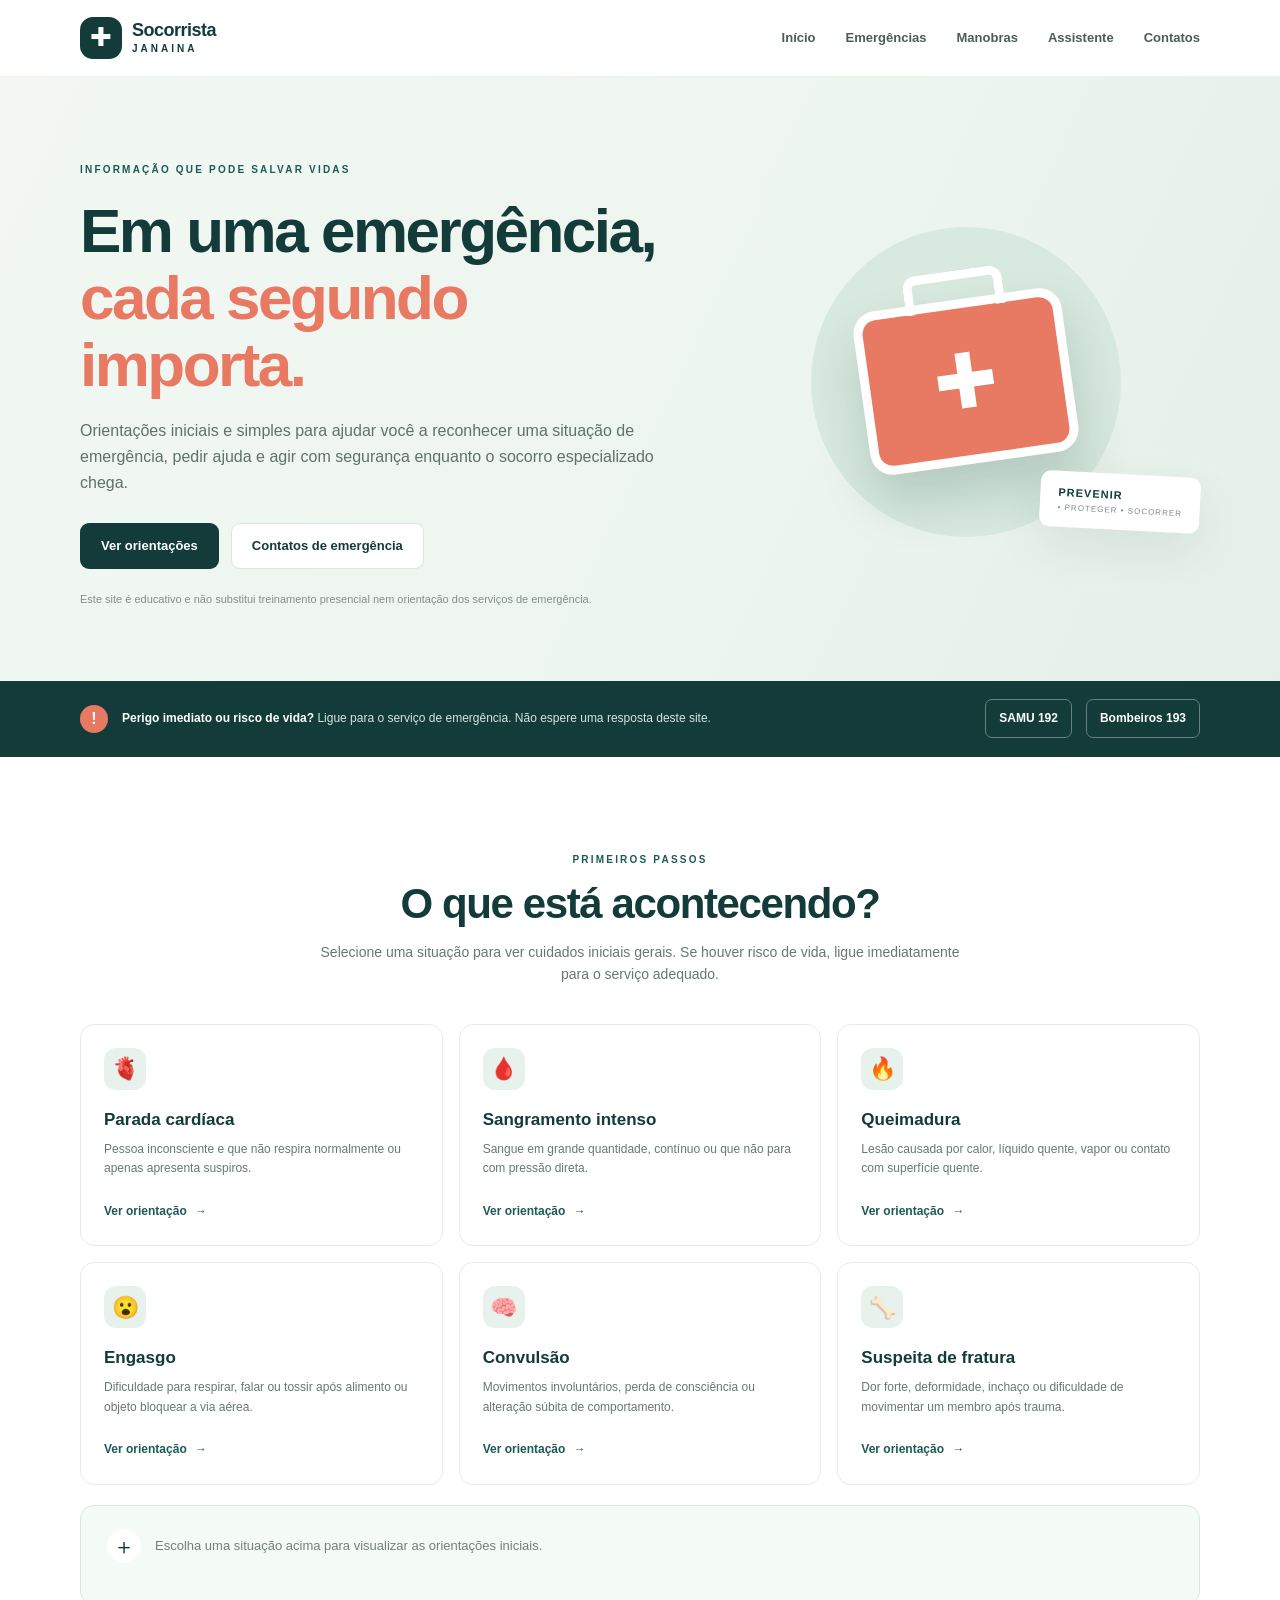
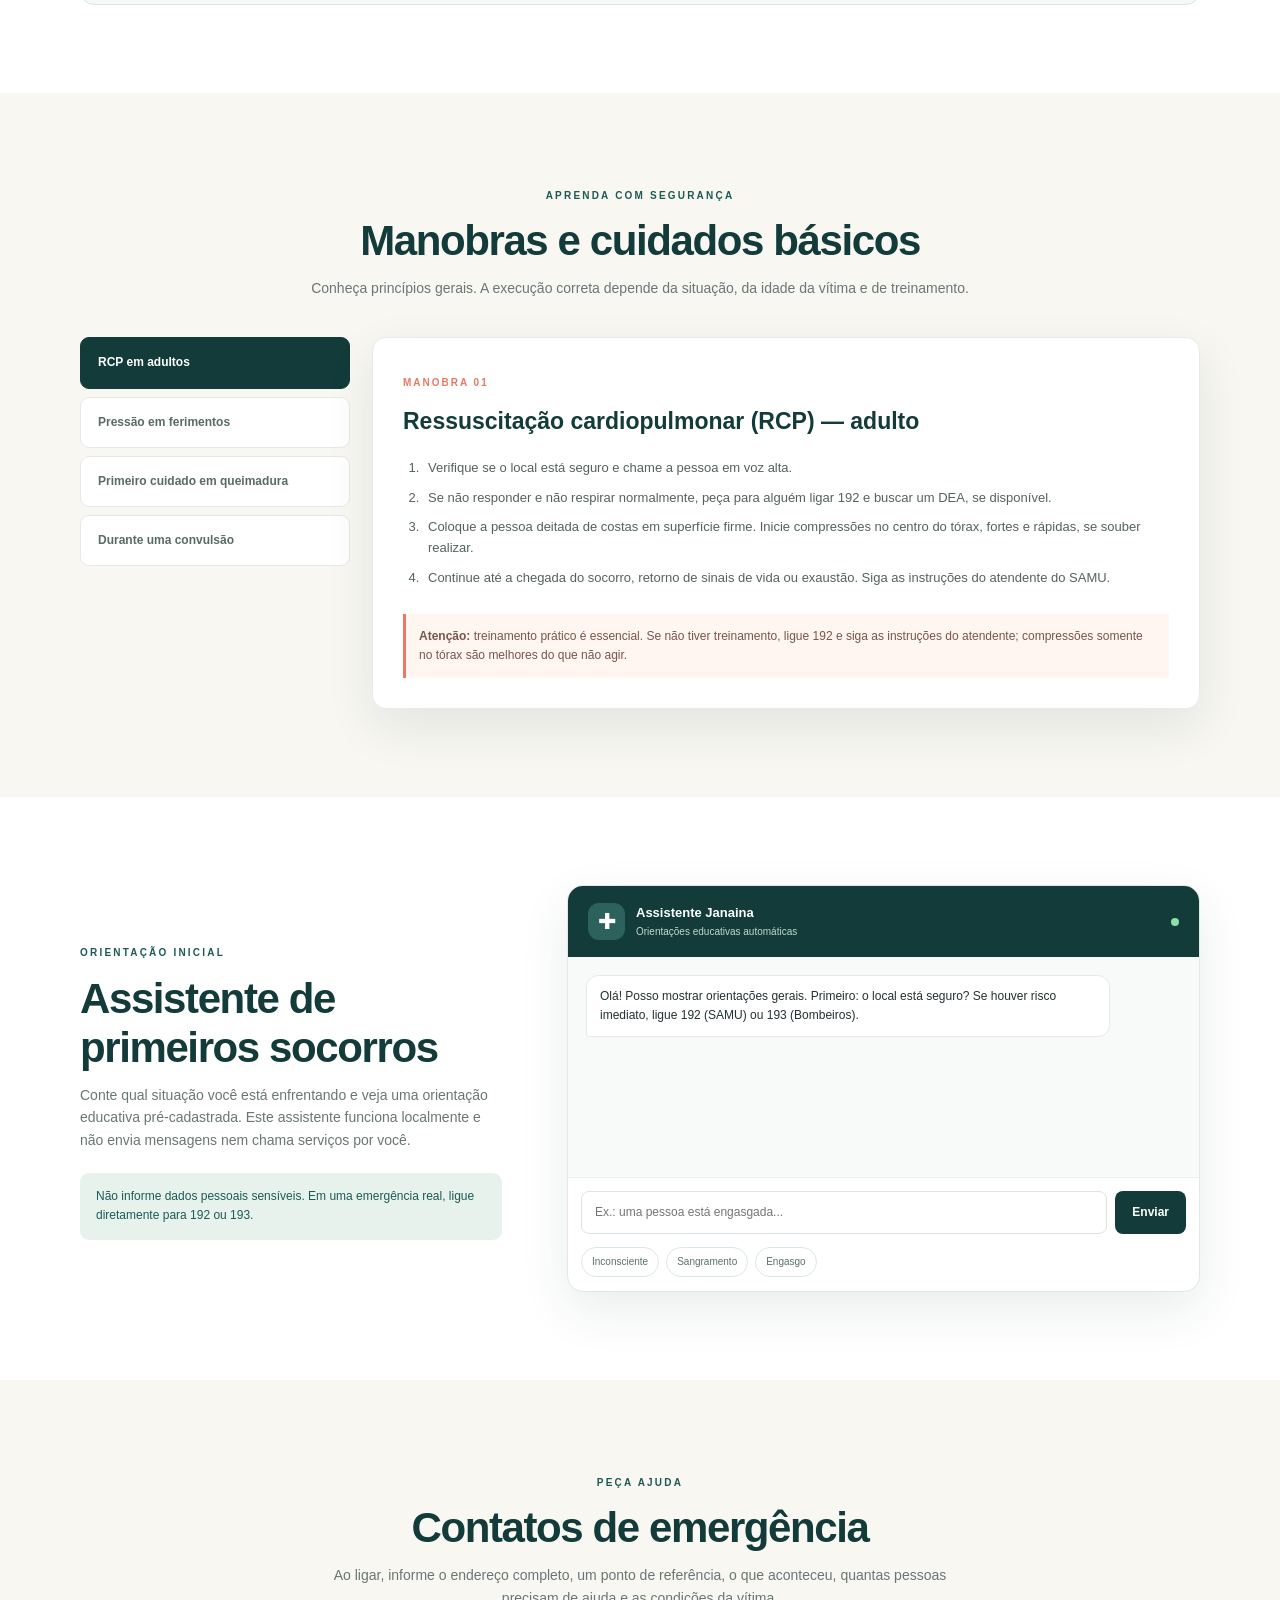
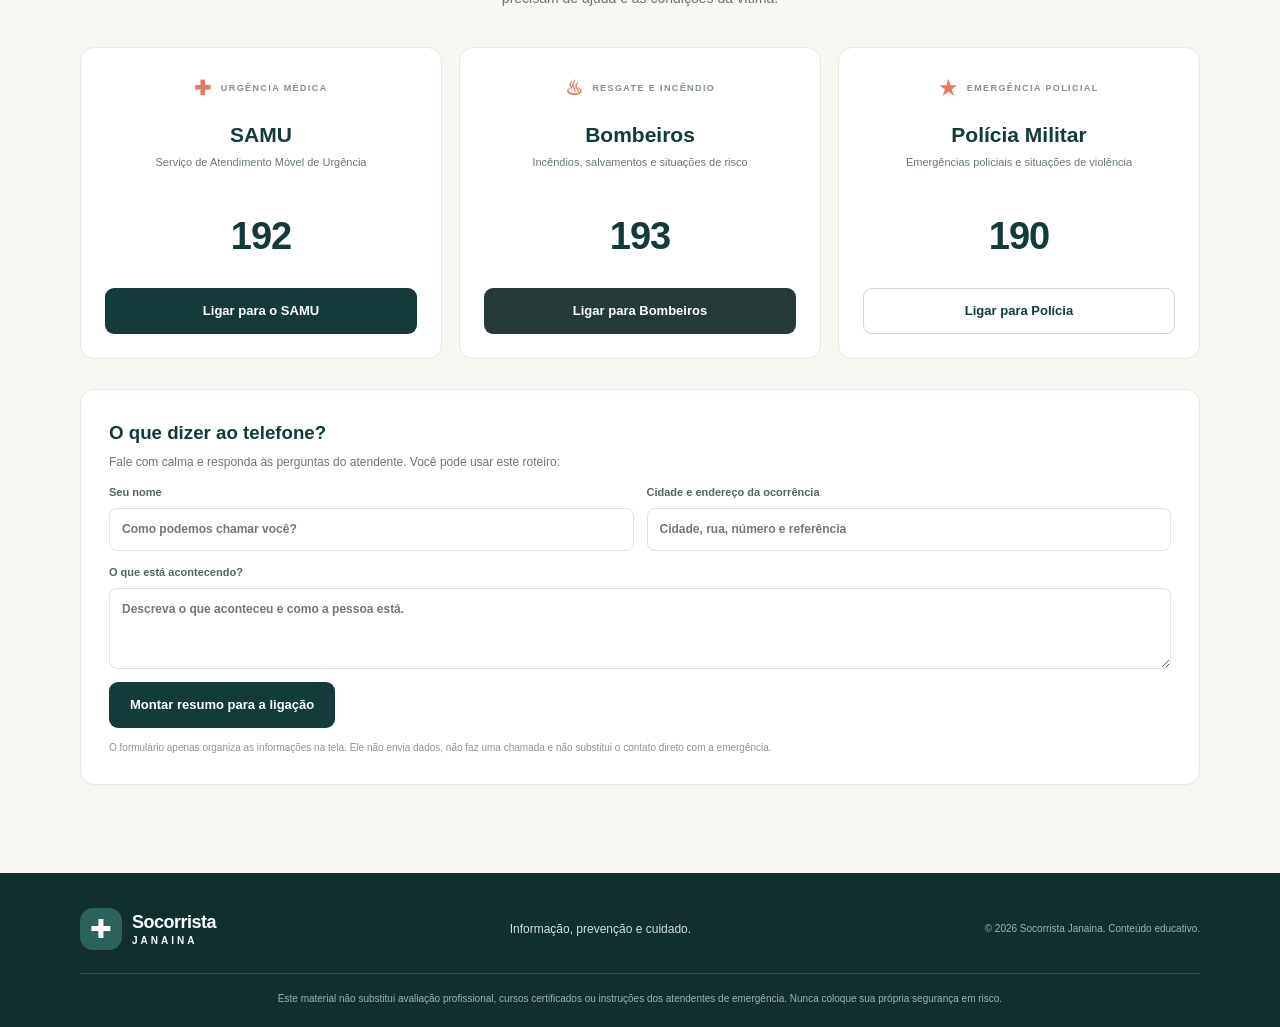
==== index.html @ 50dbb69f "Add files via upload" ====
<!DOCTYPE html>
<html lang="pt-BR">
<head>
  <meta charset="UTF-8">
  <meta name="viewport" content="width=device-width, initial-scale=1.0">
  <meta name="theme-color" content="#123b3a">
  <meta name="description" content="Orientações básicas de primeiros socorros e contatos de emergência.">
  <title>Socorrista Janaina | Primeiros Socorros</title>
  <link rel="stylesheet" href="style.css">
  <script src="script.js" defer></script>
</head>
<body>
  <a class="skip-link" href="#conteudo">Pular para o conteúdo</a>
  <header class="site-header">
    <div class="container header-inner">
      <a class="brand" href="#inicio" aria-label="Socorrista Janaina - início">
        <span class="brand-mark" aria-hidden="true">✚</span>
        <span><strong>Socorrista</strong><small>JANAINA</small></span>
      </a>
      <button class="menu-toggle" id="menuToggle" aria-label="Abrir menu" aria-expanded="false">☰</button>
      <nav class="main-nav" id="mainNav" aria-label="Navegação principal">
        <a href="#inicio">Início</a>
        <a href="#emergencia">Emergências</a>
        <a href="#manobras">Manobras</a>
        <a href="#assistente">Assistente</a>
        <a href="#contatos">Contatos</a>
      </nav>
    </div>
  </header>

  <main id="conteudo">
    <section class="hero" id="inicio">
      <div class="container hero-grid">
        <div class="hero-copy">
          <span class="eyebrow">INFORMAÇÃO QUE PODE SALVAR VIDAS</span>
          <h1>Em uma emergência,<br><em>cada segundo importa.</em></h1>
          <p>Orientações iniciais e simples para ajudar você a reconhecer uma situação de emergência, pedir ajuda e agir com segurança enquanto o socorro especializado chega.</p>
          <div class="hero-actions">
            <a class="button button-primary" href="#emergencia">Ver orientações</a>
            <a class="button button-light" href="#contatos">Contatos de emergência</a>
          </div>
          <p class="hero-note">Este site é educativo e não substitui treinamento presencial nem orientação dos serviços de emergência.</p>
        </div>
        <div class="hero-art" role="img" aria-label="Ilustração de um kit de primeiros socorros">
          <div class="art-circle"></div>
          <div class="first-aid-kit"><span>✚</span></div>
          <div class="art-label"><b>PREVENIR</b><small>• PROTEGER • SOCORRER</small></div>
        </div>
      </div>
    </section>

    <section class="emergency-strip" aria-label="Aviso de emergência">
      <div class="container strip-inner">
        <span class="alert-icon">!</span>
        <p><strong>Perigo imediato ou risco de vida?</strong> Ligue para o serviço de emergência. Não espere uma resposta deste site.</p>
        <a href="tel:192" class="strip-link">SAMU 192</a>
        <a href="tel:193" class="strip-link">Bombeiros 193</a>
      </div>
    </section>

    <section class="section" id="emergencia">
      <div class="container">
        <div class="section-heading">
          <span class="eyebrow">PRIMEIROS PASSOS</span>
          <h2>O que está acontecendo?</h2>
          <p>Selecione uma situação para ver cuidados iniciais gerais. Se houver risco de vida, ligue imediatamente para o serviço adequado.</p>
        </div>
        <div class="case-grid">
          <article class="case-card">
            <span class="case-icon">🫀</span><h3>Parada cardíaca</h3>
            <p>Pessoa inconsciente e que não respira normalmente ou apenas apresenta suspiros.</p>
            <button class="text-button case-button" data-case="cardiaca">Ver orientação <span>→</span></button>
          </article>
          <article class="case-card">
            <span class="case-icon">🩸</span><h3>Sangramento intenso</h3>
            <p>Sangue em grande quantidade, contínuo ou que não para com pressão direta.</p>
            <button class="text-button case-button" data-case="sangramento">Ver orientação <span>→</span></button>
          </article>
          <article class="case-card">
            <span class="case-icon">🔥</span><h3>Queimadura</h3>
            <p>Lesão causada por calor, líquido quente, vapor ou contato com superfície quente.</p>
            <button class="text-button case-button" data-case="queimadura">Ver orientação <span>→</span></button>
          </article>
          <article class="case-card">
            <span class="case-icon">😮</span><h3>Engasgo</h3>
            <p>Dificuldade para respirar, falar ou tossir após alimento ou objeto bloquear a via aérea.</p>
            <button class="text-button case-button" data-case="engasgo">Ver orientação <span>→</span></button>
          </article>
          <article class="case-card">
            <span class="case-icon">🧠</span><h3>Convulsão</h3>
            <p>Movimentos involuntários, perda de consciência ou alteração súbita de comportamento.</p>
            <button class="text-button case-button" data-case="convulsao">Ver orientação <span>→</span></button>
          </article>
          <article class="case-card">
            <span class="case-icon">🦴</span><h3>Suspeita de fratura</h3>
            <p>Dor forte, deformidade, inchaço ou dificuldade de movimentar um membro após trauma.</p>
            <button class="text-button case-button" data-case="fratura">Ver orientação <span>→</span></button>
          </article>
        </div>
        <div class="guidance-panel" id="guidancePanel" aria-live="polite">
          <div class="guidance-placeholder"><span>＋</span><p>Escolha uma situação acima para visualizar as orientações iniciais.</p></div>
        </div>
      </div>
    </section>

    <section class="section section-soft" id="manobras">
      <div class="container">
        <div class="section-heading">
          <span class="eyebrow">APRENDA COM SEGURANÇA</span>
          <h2>Manobras e cuidados básicos</h2>
          <p>Conheça princípios gerais. A execução correta depende da situação, da idade da vítima e de treinamento.</p>
        </div>
        <div class="maneuver-layout">
          <div class="maneuver-tabs" role="tablist" aria-label="Manobras de primeiros socorros">
            <button class="maneuver-tab active" role="tab" aria-selected="true" data-tab="rcp">RCP em adultos</button>
            <button class="maneuver-tab" role="tab" aria-selected="false" data-tab="pressao">Pressão em ferimentos</button>
            <button class="maneuver-tab" role="tab" aria-selected="false" data-tab="queimadura">Primeiro cuidado em queimadura</button>
            <button class="maneuver-tab" role="tab" aria-selected="false" data-tab="convulsao">Durante uma convulsão</button>
          </div>
          <article class="maneuver-content" id="maneuverContent" aria-live="polite">
            <span class="content-kicker">MANOBRA 01</span>
            <h3>Ressuscitação cardiopulmonar (RCP) — adulto</h3>
            <ol>
              <li>Verifique se o local está seguro e chame a pessoa em voz alta.</li>
              <li>Se não responder e não respirar normalmente, peça para alguém ligar 192 e buscar um DEA, se disponível.</li>
              <li>Coloque a pessoa deitada de costas em superfície firme. Inicie compressões no centro do tórax, fortes e rápidas, se souber realizar.</li>
              <li>Continue até a chegada do socorro, retorno de sinais de vida ou exaustão. Siga as instruções do atendente do SAMU.</li>
            </ol>
            <p class="caution"><strong>Atenção:</strong> treinamento prático é essencial. Se não tiver treinamento, ligue 192 e siga as instruções do atendente; compressões somente no tórax são melhores do que não agir.</p>
          </article>
        </div>
      </div>
    </section>

    <section class="section" id="assistente">
      <div class="container assistant-grid">
        <div>
          <span class="eyebrow">ORIENTAÇÃO INICIAL</span>
          <h2>Assistente de primeiros socorros</h2>
          <p>Conte qual situação você está enfrentando e veja uma orientação educativa pré-cadastrada. Este assistente funciona localmente e não envia mensagens nem chama serviços por você.</p>
          <div class="privacy-note">Não informe dados pessoais sensíveis. Em uma emergência real, ligue diretamente para 192 ou 193.</div>
        </div>
        <div class="chat-card">
          <div class="chat-header"><span class="chat-avatar">✚</span><div><strong>Assistente Janaina</strong><small>Orientações educativas automáticas</small></div><span class="online-dot"></span></div>
          <div class="chat-messages" id="chatMessages" aria-live="polite">
            <div class="message bot-message">Olá! Posso mostrar orientações gerais. Primeiro: o local está seguro? Se houver risco imediato, ligue 192 (SAMU) ou 193 (Bombeiros).</div>
          </div>
          <form id="chatForm" class="chat-form">
            <label class="sr-only" for="chatInput">Descreva a situação</label>
            <input id="chatInput" type="text" placeholder="Ex.: uma pessoa está engasgada..." maxlength="300" autocomplete="off" required>
            <button type="submit" aria-label="Enviar mensagem">Enviar</button>
          </form>
          <div class="quick-prompts">
            <button type="button" data-prompt="A pessoa está inconsciente">Inconsciente</button>
            <button type="button" data-prompt="Há sangramento intenso">Sangramento</button>
            <button type="button" data-prompt="A pessoa está engasgada">Engasgo</button>
          </div>
        </div>
      </div>
    </section>

    <section class="section section-soft" id="contatos">
      <div class="container">
        <div class="section-heading">
          <span class="eyebrow">PEÇA AJUDA</span>
          <h2>Contatos de emergência</h2>
          <p>Ao ligar, informe o endereço completo, um ponto de referência, o que aconteceu, quantas pessoas precisam de ajuda e as condições da vítima.</p>
        </div>
        <div class="contact-grid">
          <article class="contact-card samu">
            <div class="contact-top"><span class="contact-symbol">✚</span><span>URGÊNCIA MÉDICA</span></div>
            <h3>SAMU</h3><p>Serviço de Atendimento Móvel de Urgência</p>
            <a class="phone-number" href="tel:192">192</a>
            <a class="button button-primary button-full" href="tel:192">Ligar para o SAMU</a>
          </article>
          <article class="contact-card fire">
            <div class="contact-top"><span class="contact-symbol">♨</span><span>RESGATE E INCÊNDIO</span></div>
            <h3>Bombeiros</h3><p>Incêndios, salvamentos e situações de risco</p>
            <a class="phone-number" href="tel:193">193</a>
            <a class="button button-dark button-full" href="tel:193">Ligar para Bombeiros</a>
          </article>
          <article class="contact-card police">
            <div class="contact-top"><span class="contact-symbol">★</span><span>EMERGÊNCIA POLICIAL</span></div>
            <h3>Polícia Militar</h3><p>Emergências policiais e situações de violência</p>
            <a class="phone-number" href="tel:190">190</a>
            <a class="button button-outline button-full" href="tel:190">Ligar para Polícia</a>
          </article>
        </div>
        <div class="call-script">
          <h3>O que dizer ao telefone?</h3>
          <p>Fale com calma e responda às perguntas do atendente. Você pode usar este roteiro:</p>
          <form id="emergencyForm" class="emergency-form">
            <label>Seu nome <input id="callerName" type="text" maxlength="80" placeholder="Como podemos chamar você?"></label>
            <label>Cidade e endereço da ocorrência <input id="callerPlace" type="text" maxlength="160" placeholder="Cidade, rua, número e referência"></label>
            <label>O que está acontecendo? <textarea id="callerSituation" rows="3" maxlength="500" placeholder="Descreva o que aconteceu e como a pessoa está."></textarea></label>
            <button class="button button-primary" type="submit">Montar resumo para a ligação</button>
          </form>
          <div id="callSummary" class="call-summary" aria-live="polite" hidden></div>
          <p class="form-disclaimer">O formulário apenas organiza as informações na tela. Ele não envia dados, não faz uma chamada e não substitui o contato direto com a emergência.</p>
        </div>
      </div>
    </section>
  </main>

  <footer class="site-footer">
    <div class="container footer-inner">
      <a class="brand brand-footer" href="#inicio"><span class="brand-mark">✚</span><span><strong>Socorrista</strong><small>JANAINA</small></span></a>
      <p>Informação, prevenção e cuidado.</p>
      <small>© <span id="year"></span> Socorrista Janaina. Conteúdo educativo.</small>
    </div>
    <div class="container footer-warning">Este material não substitui avaliação profissional, cursos certificados ou instruções dos atendentes de emergência. Nunca coloque sua própria segurança em risco.</div>
  </footer>
</body>
</html>
---- style.css ----
/* Socorrista Janaina — estilos responsivos */
:root {
  --green: #123b3a;
  --green-2: #1c5a55;
  --mint: #e7f2ed;
  --cream: #f8f7f2;
  --ink: #203231;
  --muted: #687775;
  --coral: #e87962;
  --line: #dce6e1;
  --white: #ffffff;
  --shadow: 0 18px 50px rgba(18, 59, 58, .09);
}
* { box-sizing: border-box; }
html { scroll-behavior: smooth; scroll-padding-top: 90px; }
body { margin: 0; font-family: Inter, "Segoe UI", Arial, sans-serif; color: var(--ink); background: var(--white); line-height: 1.6; }
a { color: inherit; text-decoration: none; }
button, input, textarea { font: inherit; }
button { cursor: pointer; }
.container { width: min(1120px, calc(100% - 40px)); margin: 0 auto; }
.skip-link { position: absolute; left: -9999px; top: 8px; background: white; padding: 10px; z-index: 99; }
.skip-link:focus { left: 8px; }
.site-header { position: sticky; top: 0; z-index: 20; background: rgba(255,255,255,.96); border-bottom: 1px solid #edf1ee; backdrop-filter: blur(12px); }
.header-inner { min-height: 76px; display: flex; align-items: center; justify-content: space-between; }
.brand { display: inline-flex; align-items: center; gap: 10px; color: var(--green); line-height: 1.05; }
.brand-mark { width: 42px; height: 42px; display: grid; place-items: center; border-radius: 13px; background: var(--green); color: white; font-size: 26px; }
.brand strong { display: block; font-size: 18px; letter-spacing: -.5px; }
.brand small { display: block; margin-top: 4px; font-size: 10px; font-weight: 800; letter-spacing: 3px; }
.main-nav { display: flex; align-items: center; gap: 30px; }
.main-nav a { font-size: 13px; font-weight: 700; color: #4b5d59; transition: color .2s; }
.main-nav a:hover { color: var(--coral); }
.menu-toggle { display: none; border: 0; background: var(--mint); color: var(--green); border-radius: 10px; padding: 8px 12px; font-size: 22px; }
.hero { overflow: hidden; background: linear-gradient(115deg, #f2f7f2 0%, #edf5ef 58%, #e4f0e9 100%); padding: 78px 0 72px; }
.hero-grid { display: grid; grid-template-columns: 1.12fr .88fr; gap: 55px; align-items: center; }
.eyebrow { display: inline-block; color: var(--green-2); font-size: 10px; font-weight: 900; letter-spacing: 2.2px; }
h1, h2, h3, p { margin-top: 0; }
h1 { margin: 17px 0 20px; color: var(--green); font-size: clamp(40px, 5vw, 62px); line-height: 1.08; letter-spacing: -2.5px; }
h1 em { color: var(--coral); font-style: normal; }
.hero-copy > p:not(.hero-note) { max-width: 580px; color: #60716c; font-size: 16px; }
.hero-actions { display: flex; flex-wrap: wrap; gap: 12px; margin-top: 28px; }
.button { display: inline-flex; align-items: center; justify-content: center; min-height: 46px; padding: 0 20px; border: 1px solid transparent; border-radius: 9px; font-size: 13px; font-weight: 800; transition: transform .2s, box-shadow .2s, background .2s; }
.button:hover { transform: translateY(-2px); box-shadow: 0 9px 20px rgba(18,59,58,.14); }
.button-primary { color: white; background: var(--green); }
.button-primary:hover { background: var(--green-2); }
.button-light { color: var(--green); background: white; border-color: #dce7e0; }
.button-dark { background: #263b39; color: white; }
.button-outline { border-color: #cbd9d2; color: var(--green); background: white; }
.button-full { width: 100%; margin-top: 10px; }
.hero-note { margin: 22px 0 0; color: #82908b; font-size: 11px; }
.hero-art { min-height: 350px; position: relative; display: grid; place-items: center; }
.art-circle { position: absolute; width: 310px; height: 310px; border-radius: 50%; background: #d8e9df; }
.first-aid-kit { position: relative; width: 210px; height: 165px; border: 9px solid #fff; border-radius: 23px; background: var(--coral); box-shadow: 0 28px 50px rgba(18,59,58,.18); transform: rotate(-8deg); display: grid; place-items: center; }
.first-aid-kit:before { content: ""; position: absolute; width: 82px; height: 30px; border: 9px solid white; border-bottom: 0; border-radius: 13px 13px 0 0; top: -38px; }
.first-aid-kit span { color: white; font-size: 76px; line-height: 1; }
.art-label { position: absolute; right: 0; bottom: 27px; padding: 13px 18px; border-radius: 10px; background: white; color: var(--green); box-shadow: var(--shadow); transform: rotate(3deg); font-size: 11px; letter-spacing: 1px; }
.art-label small { display: block; color: #7d8d86; font-size: 8px; }
.emergency-strip { background: var(--green); color: white; }
.strip-inner { min-height: 76px; display: flex; align-items: center; gap: 14px; }
.alert-icon { flex: 0 0 28px; height: 28px; display: grid; place-items: center; border-radius: 50%; background: var(--coral); font-weight: 900; }
.strip-inner p { margin: 0 auto 0 0; font-size: 12px; color: #d6e5df; }
.strip-inner p strong { color: white; }
.strip-link { padding: 9px 13px; border: 1px solid #66817a; border-radius: 7px; font-size: 12px; font-weight: 900; white-space: nowrap; transition: background .2s; }
.strip-link:hover { background: #2c615b; }
.section { padding: 88px 0; }
.section-soft { background: var(--cream); }
.section-heading { max-width: 660px; margin: 0 auto 38px; text-align: center; }
.section-heading h2, .assistant-grid h2 { margin: 10px 0 12px; color: var(--green); font-size: clamp(30px, 4vw, 42px); letter-spacing: -1.4px; line-height: 1.15; }
.section-heading p { color: var(--muted); font-size: 14px; }
.case-grid { display: grid; grid-template-columns: repeat(3, 1fr); gap: 16px; }
.case-card { min-height: 220px; padding: 23px; border: 1px solid #e6ece8; border-radius: 14px; background: white; transition: transform .2s, box-shadow .2s, border-color .2s; }
.case-card:hover { transform: translateY(-4px); border-color: #c8ddd1; box-shadow: var(--shadow); }
.case-icon { display: inline-grid; width: 42px; height: 42px; place-items: center; border-radius: 12px; background: var(--mint); font-size: 22px; }
.case-card h3 { margin: 16px 0 7px; color: var(--green); font-size: 17px; }
.case-card p { min-height: 44px; margin-bottom: 13px; color: var(--muted); font-size: 12px; }
.text-button { padding: 0; border: 0; background: none; color: var(--green-2); font-size: 12px; font-weight: 900; }
.text-button span { margin-left: 5px; transition: margin .2s; }
.text-button:hover span { margin-left: 10px; }
.guidance-panel { min-height: 100px; margin-top: 20px; padding: 23px 26px; border: 1px solid #d9e7df; border-radius: 14px; background: #f4faf6; }
.guidance-placeholder { display: flex; align-items: center; gap: 14px; color: #71827a; font-size: 13px; }
.guidance-placeholder span { width: 34px; height: 34px; display: grid; place-items: center; border-radius: 50%; background: white; color: var(--green); font-size: 22px; }
.guidance-placeholder p { margin: 0; }
.guidance-panel h3 { margin: 0 0 8px; color: var(--green); }
.guidance-panel ul { margin: 0; padding-left: 20px; color: #52635e; font-size: 13px; }
.guidance-panel .urgent { margin-top: 12px; color: #a54434; font-size: 12px; font-weight: 700; }
.maneuver-layout { display: grid; grid-template-columns: 270px 1fr; gap: 22px; align-items: start; }
.maneuver-tabs { display: grid; gap: 8px; }
.maneuver-tab { padding: 15px 17px; border: 1px solid #e5eae6; border-radius: 9px; background: white; color: #596b65; text-align: left; font-size: 12px; font-weight: 800; transition: .2s; }
.maneuver-tab:hover, .maneuver-tab.active { border-color: var(--green); background: var(--green); color: white; }
.maneuver-content { min-height: 310px; padding: 30px; border: 1px solid #e6ece8; border-radius: 14px; background: white; box-shadow: var(--shadow); }
.content-kicker { color: var(--coral); font-size: 10px; font-weight: 900; letter-spacing: 2px; }
.maneuver-content h3 { margin: 9px 0 18px; color: var(--green); font-size: 23px; }
.maneuver-content ol { padding-left: 20px; color: #52635e; font-size: 13px; }
.maneuver-content li { padding: 0 0 9px 5px; }
.caution { margin: 16px 0 0; padding: 13px; border-left: 3px solid var(--coral); background: #fff5f1; color: #77564e; font-size: 12px; }
.assistant-grid { display: grid; grid-template-columns: .8fr 1.2fr; gap: 65px; align-items: center; }
.assistant-grid h2 { margin-top: 12px; }
.assistant-grid > div:first-child > p { color: var(--muted); font-size: 14px; }
.privacy-note { margin-top: 22px; padding: 14px 16px; border-radius: 9px; background: var(--mint); color: var(--green-2); font-size: 12px; }
.chat-card { overflow: hidden; border: 1px solid #e0e9e3; border-radius: 16px; background: white; box-shadow: var(--shadow); }
.chat-header { display: flex; align-items: center; gap: 11px; padding: 17px 20px; background: var(--green); color: white; }
.chat-avatar { width: 37px; height: 37px; display: grid; place-items: center; border-radius: 11px; background: #2c625b; font-size: 22px; }
.chat-header strong, .chat-header small { display: block; }
.chat-header strong { font-size: 13px; }
.chat-header small { color: #c4d8d0; font-size: 10px; }
.online-dot { width: 8px; height: 8px; margin-left: auto; border-radius: 50%; background: #8de0a5; }
.chat-messages { min-height: 220px; max-height: 300px; overflow-y: auto; display: flex; flex-direction: column; gap: 10px; padding: 18px; background: #f7faf8; }
.message { max-width: 88%; padding: 11px 13px; border-radius: 12px; font-size: 12px; white-space: pre-wrap; }
.bot-message { align-self: flex-start; border: 1px solid #e4ebe6; border-bottom-left-radius: 3px; background: white; }
.user-message { align-self: flex-end; border-bottom-right-radius: 3px; background: #dceee3; color: var(--green); }
.chat-form { display: flex; gap: 8px; padding: 13px; border-top: 1px solid #edf1ee; }
.chat-form input { min-width: 0; flex: 1; padding: 11px 13px; border: 1px solid #dce5df; border-radius: 8px; outline: none; font-size: 12px; }
.chat-form input:focus, .emergency-form input:focus, .emergency-form textarea:focus { border-color: var(--green-2); box-shadow: 0 0 0 3px rgba(28,90,85,.1); }
.chat-form button { padding: 0 17px; border: 0; border-radius: 8px; background: var(--green); color: white; font-size: 12px; font-weight: 800; }
.quick-prompts { display: flex; gap: 7px; flex-wrap: wrap; padding: 0 13px 14px; }
.quick-prompts button { padding: 6px 10px; border: 1px solid #dce7e0; border-radius: 20px; background: white; color: #59716a; font-size: 10px; }
.quick-prompts button:hover { border-color: var(--green); color: var(--green); }
.contact-grid { display: grid; grid-template-columns: repeat(3, 1fr); gap: 17px; }
.contact-card { padding: 24px; border: 1px solid #e5ebe7; border-radius: 14px; background: white; text-align: center; }
.contact-top { display: flex; align-items: center; justify-content: center; gap: 8px; color: #82918a; font-size: 9px; font-weight: 900; letter-spacing: 1.4px; }
.contact-symbol { color: var(--coral); font-size: 20px; }
.contact-card h3 { margin: 14px 0 2px; color: var(--green); font-size: 21px; }
.contact-card p { min-height: 40px; margin: 0; color: var(--muted); font-size: 11px; }
.phone-number { display: block; margin: 12px 0; color: var(--green); font-size: 38px; font-weight: 900; letter-spacing: -1px; }
.call-script { margin-top: 30px; padding: 28px; border: 1px solid #e2eae4; border-radius: 14px; background: white; }
.call-script h3 { margin-bottom: 5px; color: var(--green); }
.call-script > p { color: var(--muted); font-size: 12px; }
.emergency-form { display: grid; grid-template-columns: 1fr 1fr; gap: 13px; }
.emergency-form label { display: grid; gap: 6px; color: #53655e; font-size: 11px; font-weight: 800; }
.emergency-form label:nth-child(3) { grid-column: 1 / -1; }
.emergency-form input, .emergency-form textarea { width: 100%; padding: 11px 12px; border: 1px solid #dce5df; border-radius: 8px; outline: none; color: var(--ink); font-size: 12px; resize: vertical; }
.emergency-form button { justify-self: start; }
.call-summary { margin-top: 17px; padding: 16px; border: 1px solid #d9e7df; border-radius: 9px; background: #f4faf6; color: #41564e; font-size: 12px; white-space: pre-wrap; }
.form-disclaimer { margin: 12px 0 0 !important; color: #8a9690 !important; font-size: 10px !important; }
.site-footer { padding: 35px 0 20px; background: #102f2e; color: #d3e1db; }
.footer-inner { display: flex; align-items: center; justify-content: space-between; gap: 20px; }
.brand-footer { color: white; }
.brand-footer .brand-mark { background: #2b625b; }
.footer-inner p { margin: 0; font-size: 12px; }
.footer-inner > small { color: #9eb5aa; font-size: 10px; }
.footer-warning { margin-top: 23px; padding-top: 17px; border-top: 1px solid #31514a; color: #9eb5aa; font-size: 10px; text-align: center; }
.sr-only { position: absolute; width: 1px; height: 1px; padding: 0; margin: -1px; overflow: hidden; clip: rect(0,0,0,0); white-space: nowrap; border: 0; }
@media (max-width: 800px) {
  .hero-grid { gap: 15px; grid-template-columns: 1fr .75fr; }
  .hero-art { transform: scale(.85); }
  .main-nav { gap: 15px; }
  .case-grid { grid-template-columns: repeat(2, 1fr); }
  .assistant-grid { gap: 30px; }
}
@media (max-width: 640px) {
  .container { width: min(100% - 30px, 520px); }
  .header-inner { min-height: 68px; }
  .menu-toggle { display: block; }
  .main-nav { display: none; position: absolute; top: 68px; left: 0; right: 0; padding: 12px 20px 18px; border-bottom: 1px solid var(--line); background: white; flex-direction: column; align-items: stretch; gap: 0; }
  .main-nav.open { display: flex; }
  .main-nav a { padding: 11px 0; }
  .hero { padding: 55px 0 42px; }
  .hero-grid { display: block; }
  h1 { font-size: 43px; }
  .hero-art { min-height: 245px; margin-top: 20px; transform: scale(.75); }
  .art-circle { width: 260px; height: 260px; }
  .strip-inner { min-height: auto; padding: 16px 0; flex-wrap: wrap; }
  .strip-inner p { flex: 1 1 calc(100% - 45px); }
  .strip-link { margin-left: 42px; }
  .section { padding: 65px 0; }
  .case-grid, .contact-grid { grid-template-columns: 1fr; }
  .case-card { min-height: auto; }
  .case-card p { min-height: 0; }
  .maneuver-layout, .assistant-grid { grid-template-columns: 1fr; }
  .maneuver-tabs { grid-template-columns: 1fr 1fr; }
  .maneuver-tab { padding: 12px; font-size: 10px; }
  .maneuver-content { padding: 22px; }
  .assistant-grid { gap: 25px; }
  .emergency-form { grid-template-columns: 1fr; }
  .emergency-form label:nth-child(3) { grid-column: auto; }
  .footer-inner { flex-direction: column; text-align: center; }
}
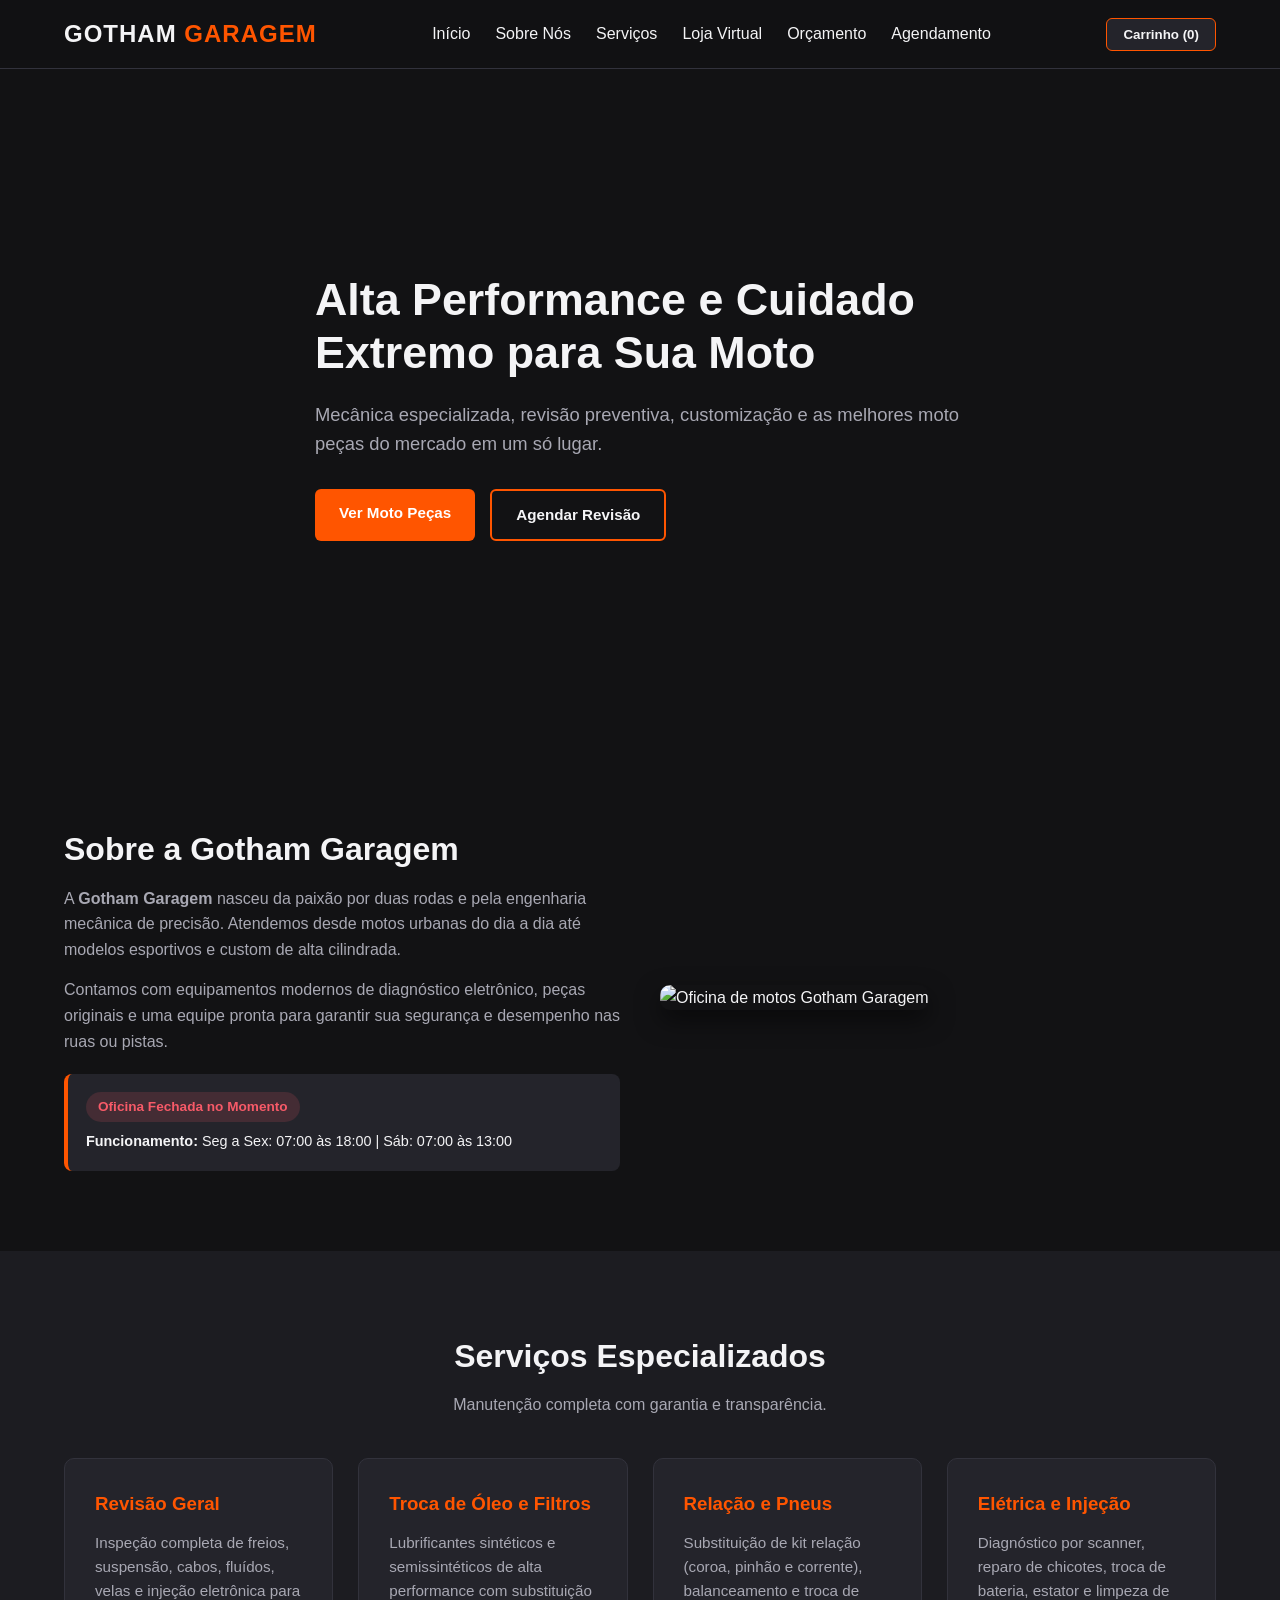
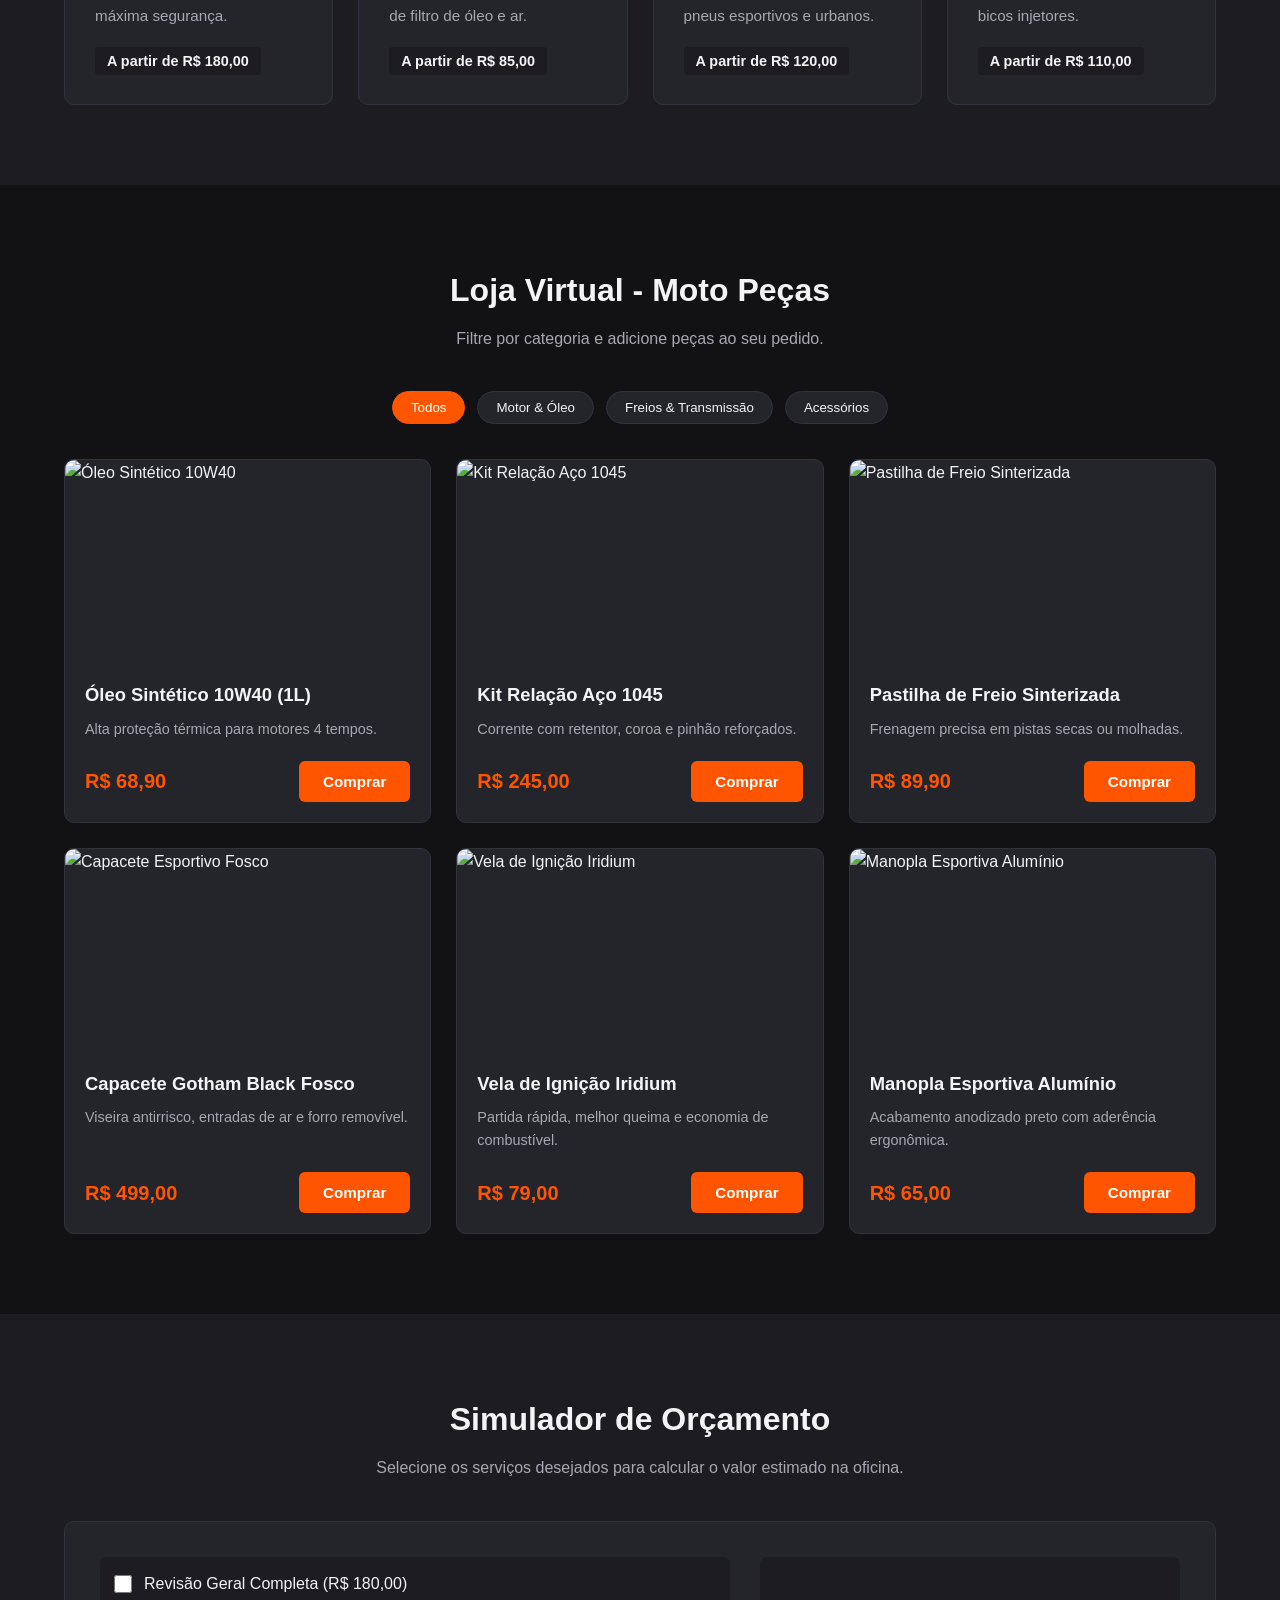
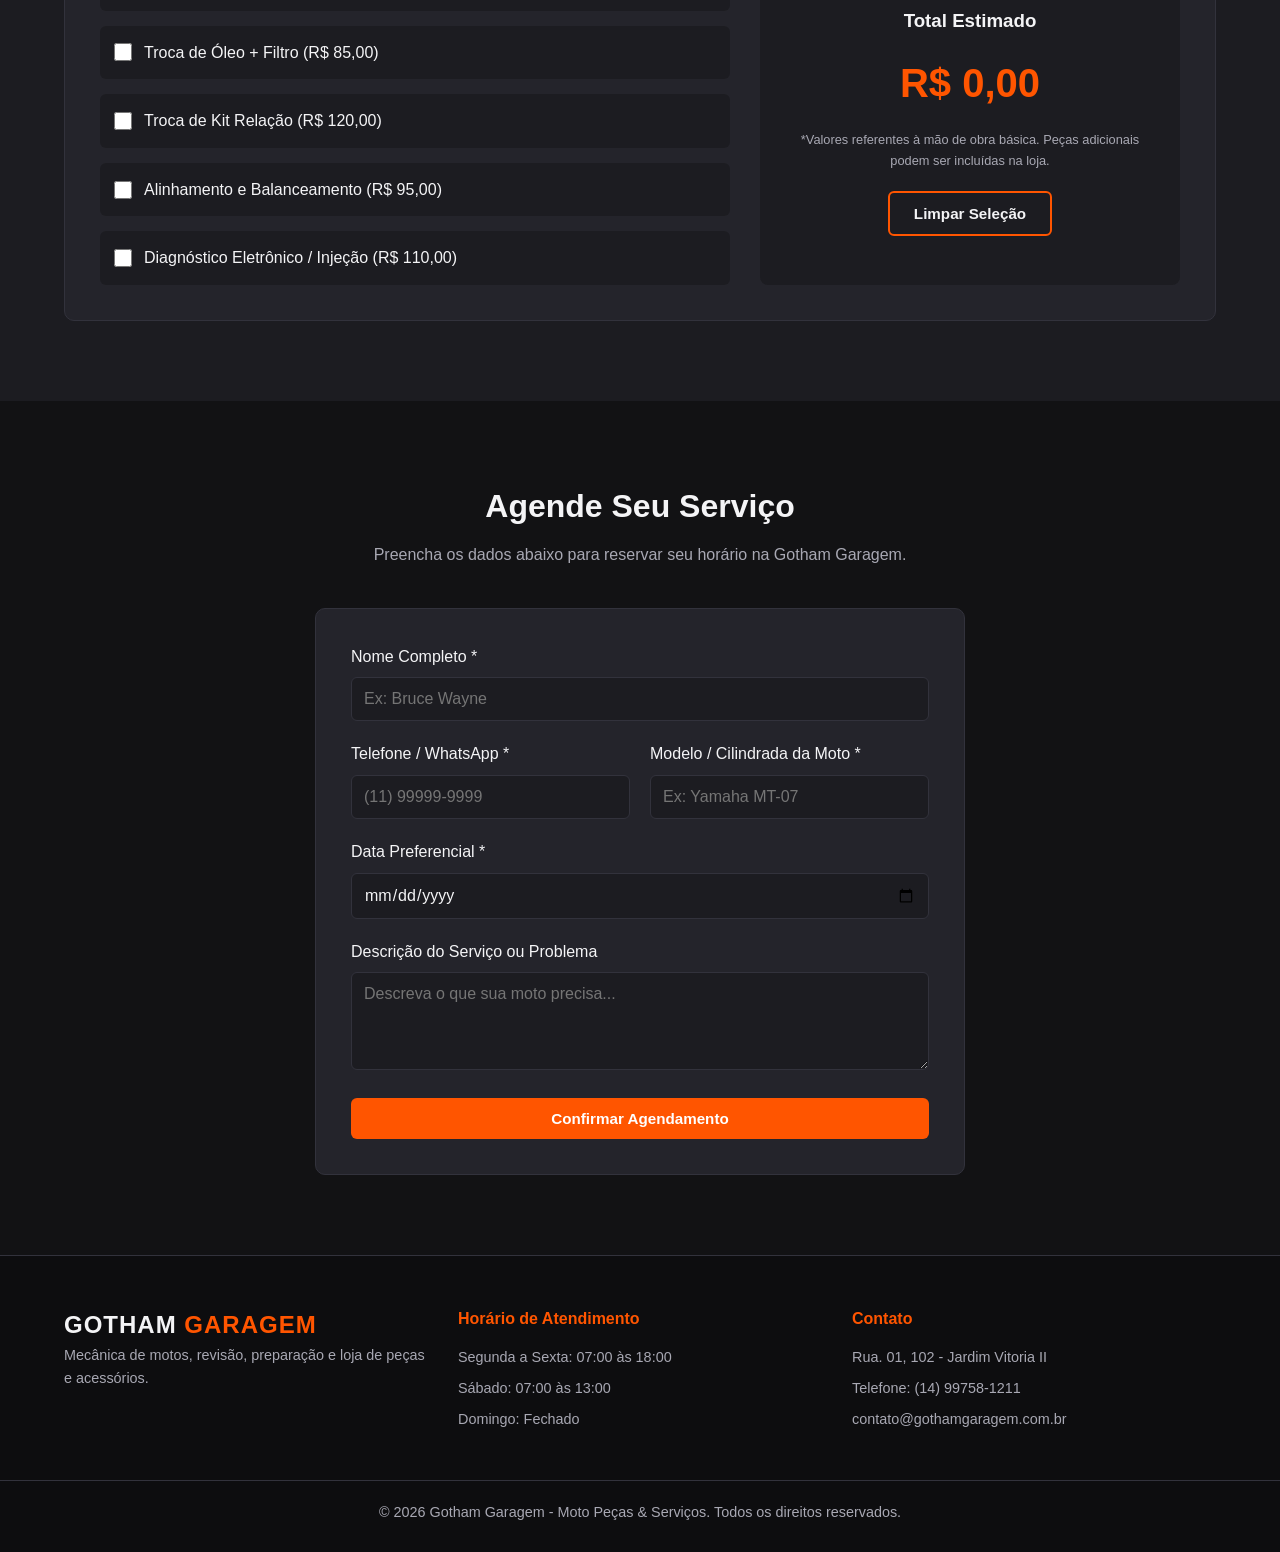
==== commit 970755ec: "Add files via upload" ====
--- a/index.html
+++ b/index.html
@@ -1,214 +1,322 @@
-<!DOCTYPE html>
-<html lang="pt-BR">
-<head>
-  <meta charset="UTF-8">
-  <meta name="viewport" content="width=device-width, initial-scale=1.0">
-  <meta name="theme-color" content="#123b3a">
-  <meta name="description" content="Orientações básicas de primeiros socorros e contatos de emergência.">
-  <title>Socorrista Janaina | Primeiros Socorros</title>
-  <link rel="stylesheet" href="style.css">
-  <script src="script.js" defer></script>
-</head>
-<body>
-  <a class="skip-link" href="#conteudo">Pular para o conteúdo</a>
-  <header class="site-header">
-    <div class="container header-inner">
-      <a class="brand" href="#inicio" aria-label="Socorrista Janaina - início">
-        <span class="brand-mark" aria-hidden="true">✚</span>
-        <span><strong>Socorrista</strong><small>JANAINA</small></span>
-      </a>
-      <button class="menu-toggle" id="menuToggle" aria-label="Abrir menu" aria-expanded="false">☰</button>
-      <nav class="main-nav" id="mainNav" aria-label="Navegação principal">
-        <a href="#inicio">Início</a>
-        <a href="#emergencia">Emergências</a>
-        <a href="#manobras">Manobras</a>
-        <a href="#assistente">Assistente</a>
-        <a href="#contatos">Contatos</a>
-      </nav>
-    </div>
-  </header>
-
-  <main id="conteudo">
-    <section class="hero" id="inicio">
-      <div class="container hero-grid">
-        <div class="hero-copy">
-          <span class="eyebrow">INFORMAÇÃO QUE PODE SALVAR VIDAS</span>
-          <h1>Em uma emergência,<br><em>cada segundo importa.</em></h1>
-          <p>Orientações iniciais e simples para ajudar você a reconhecer uma situação de emergência, pedir ajuda e agir com segurança enquanto o socorro especializado chega.</p>
-          <div class="hero-actions">
-            <a class="button button-primary" href="#emergencia">Ver orientações</a>
-            <a class="button button-light" href="#contatos">Contatos de emergência</a>
-          </div>
-          <p class="hero-note">Este site é educativo e não substitui treinamento presencial nem orientação dos serviços de emergência.</p>
-        </div>
-        <div class="hero-art" role="img" aria-label="Ilustração de um kit de primeiros socorros">
-          <div class="art-circle"></div>
-          <div class="first-aid-kit"><span>✚</span></div>
-          <div class="art-label"><b>PREVENIR</b><small>• PROTEGER • SOCORRER</small></div>
-        </div>
-      </div>
-    </section>
-
-    <section class="emergency-strip" aria-label="Aviso de emergência">
-      <div class="container strip-inner">
-        <span class="alert-icon">!</span>
-        <p><strong>Perigo imediato ou risco de vida?</strong> Ligue para o serviço de emergência. Não espere uma resposta deste site.</p>
-        <a href="tel:192" class="strip-link">SAMU 192</a>
-        <a href="tel:193" class="strip-link">Bombeiros 193</a>
-      </div>
-    </section>
-
-    <section class="section" id="emergencia">
-      <div class="container">
-        <div class="section-heading">
-          <span class="eyebrow">PRIMEIROS PASSOS</span>
-          <h2>O que está acontecendo?</h2>
-          <p>Selecione uma situação para ver cuidados iniciais gerais. Se houver risco de vida, ligue imediatamente para o serviço adequado.</p>
-        </div>
-        <div class="case-grid">
-          <article class="case-card">
-            <span class="case-icon">🫀</span><h3>Parada cardíaca</h3>
-            <p>Pessoa inconsciente e que não respira normalmente ou apenas apresenta suspiros.</p>
-            <button class="text-button case-button" data-case="cardiaca">Ver orientação <span>→</span></button>
-          </article>
-          <article class="case-card">
-            <span class="case-icon">🩸</span><h3>Sangramento intenso</h3>
-            <p>Sangue em grande quantidade, contínuo ou que não para com pressão direta.</p>
-            <button class="text-button case-button" data-case="sangramento">Ver orientação <span>→</span></button>
-          </article>
-          <article class="case-card">
-            <span class="case-icon">🔥</span><h3>Queimadura</h3>
-            <p>Lesão causada por calor, líquido quente, vapor ou contato com superfície quente.</p>
-            <button class="text-button case-button" data-case="queimadura">Ver orientação <span>→</span></button>
-          </article>
-          <article class="case-card">
-            <span class="case-icon">😮</span><h3>Engasgo</h3>
-            <p>Dificuldade para respirar, falar ou tossir após alimento ou objeto bloquear a via aérea.</p>
-            <button class="text-button case-button" data-case="engasgo">Ver orientação <span>→</span></button>
-          </article>
-          <article class="case-card">
-            <span class="case-icon">🧠</span><h3>Convulsão</h3>
-            <p>Movimentos involuntários, perda de consciência ou alteração súbita de comportamento.</p>
-            <button class="text-button case-button" data-case="convulsao">Ver orientação <span>→</span></button>
-          </article>
-          <article class="case-card">
-            <span class="case-icon">🦴</span><h3>Suspeita de fratura</h3>
-            <p>Dor forte, deformidade, inchaço ou dificuldade de movimentar um membro após trauma.</p>
-            <button class="text-button case-button" data-case="fratura">Ver orientação <span>→</span></button>
-          </article>
-        </div>
-        <div class="guidance-panel" id="guidancePanel" aria-live="polite">
-          <div class="guidance-placeholder"><span>＋</span><p>Escolha uma situação acima para visualizar as orientações iniciais.</p></div>
-        </div>
-      </div>
-    </section>
-
-    <section class="section section-soft" id="manobras">
-      <div class="container">
-        <div class="section-heading">
-          <span class="eyebrow">APRENDA COM SEGURANÇA</span>
-          <h2>Manobras e cuidados básicos</h2>
-          <p>Conheça princípios gerais. A execução correta depende da situação, da idade da vítima e de treinamento.</p>
-        </div>
-        <div class="maneuver-layout">
-          <div class="maneuver-tabs" role="tablist" aria-label="Manobras de primeiros socorros">
-            <button class="maneuver-tab active" role="tab" aria-selected="true" data-tab="rcp">RCP em adultos</button>
-            <button class="maneuver-tab" role="tab" aria-selected="false" data-tab="pressao">Pressão em ferimentos</button>
-            <button class="maneuver-tab" role="tab" aria-selected="false" data-tab="queimadura">Primeiro cuidado em queimadura</button>
-            <button class="maneuver-tab" role="tab" aria-selected="false" data-tab="convulsao">Durante uma convulsão</button>
-          </div>
-          <article class="maneuver-content" id="maneuverContent" aria-live="polite">
-            <span class="content-kicker">MANOBRA 01</span>
-            <h3>Ressuscitação cardiopulmonar (RCP) — adulto</h3>
-            <ol>
-              <li>Verifique se o local está seguro e chame a pessoa em voz alta.</li>
-              <li>Se não responder e não respirar normalmente, peça para alguém ligar 192 e buscar um DEA, se disponível.</li>
-              <li>Coloque a pessoa deitada de costas em superfície firme. Inicie compressões no centro do tórax, fortes e rápidas, se souber realizar.</li>
-              <li>Continue até a chegada do socorro, retorno de sinais de vida ou exaustão. Siga as instruções do atendente do SAMU.</li>
-            </ol>
-            <p class="caution"><strong>Atenção:</strong> treinamento prático é essencial. Se não tiver treinamento, ligue 192 e siga as instruções do atendente; compressões somente no tórax são melhores do que não agir.</p>
-          </article>
-        </div>
-      </div>
-    </section>
-
-    <section class="section" id="assistente">
-      <div class="container assistant-grid">
-        <div>
-          <span class="eyebrow">ORIENTAÇÃO INICIAL</span>
-          <h2>Assistente de primeiros socorros</h2>
-          <p>Conte qual situação você está enfrentando e veja uma orientação educativa pré-cadastrada. Este assistente funciona localmente e não envia mensagens nem chama serviços por você.</p>
-          <div class="privacy-note">Não informe dados pessoais sensíveis. Em uma emergência real, ligue diretamente para 192 ou 193.</div>
-        </div>
-        <div class="chat-card">
-          <div class="chat-header"><span class="chat-avatar">✚</span><div><strong>Assistente Janaina</strong><small>Orientações educativas automáticas</small></div><span class="online-dot"></span></div>
-          <div class="chat-messages" id="chatMessages" aria-live="polite">
-            <div class="message bot-message">Olá! Posso mostrar orientações gerais. Primeiro: o local está seguro? Se houver risco imediato, ligue 192 (SAMU) ou 193 (Bombeiros).</div>
-          </div>
-          <form id="chatForm" class="chat-form">
-            <label class="sr-only" for="chatInput">Descreva a situação</label>
-            <input id="chatInput" type="text" placeholder="Ex.: uma pessoa está engasgada..." maxlength="300" autocomplete="off" required>
-            <button type="submit" aria-label="Enviar mensagem">Enviar</button>
-          </form>
-          <div class="quick-prompts">
-            <button type="button" data-prompt="A pessoa está inconsciente">Inconsciente</button>
-            <button type="button" data-prompt="Há sangramento intenso">Sangramento</button>
-            <button type="button" data-prompt="A pessoa está engasgada">Engasgo</button>
-          </div>
-        </div>
-      </div>
-    </section>
-
-    <section class="section section-soft" id="contatos">
-      <div class="container">
-        <div class="section-heading">
-          <span class="eyebrow">PEÇA AJUDA</span>
-          <h2>Contatos de emergência</h2>
-          <p>Ao ligar, informe o endereço completo, um ponto de referência, o que aconteceu, quantas pessoas precisam de ajuda e as condições da vítima.</p>
-        </div>
-        <div class="contact-grid">
-          <article class="contact-card samu">
-            <div class="contact-top"><span class="contact-symbol">✚</span><span>URGÊNCIA MÉDICA</span></div>
-            <h3>SAMU</h3><p>Serviço de Atendimento Móvel de Urgência</p>
-            <a class="phone-number" href="tel:192">192</a>
-            <a class="button button-primary button-full" href="tel:192">Ligar para o SAMU</a>
-          </article>
-          <article class="contact-card fire">
-            <div class="contact-top"><span class="contact-symbol">♨</span><span>RESGATE E INCÊNDIO</span></div>
-            <h3>Bombeiros</h3><p>Incêndios, salvamentos e situações de risco</p>
-            <a class="phone-number" href="tel:193">193</a>
-            <a class="button button-dark button-full" href="tel:193">Ligar para Bombeiros</a>
-          </article>
-          <article class="contact-card police">
-            <div class="contact-top"><span class="contact-symbol">★</span><span>EMERGÊNCIA POLICIAL</span></div>
-            <h3>Polícia Militar</h3><p>Emergências policiais e situações de violência</p>
-            <a class="phone-number" href="tel:190">190</a>
-            <a class="button button-outline button-full" href="tel:190">Ligar para Polícia</a>
-          </article>
-        </div>
-        <div class="call-script">
-          <h3>O que dizer ao telefone?</h3>
-          <p>Fale com calma e responda às perguntas do atendente. Você pode usar este roteiro:</p>
-          <form id="emergencyForm" class="emergency-form">
-            <label>Seu nome <input id="callerName" type="text" maxlength="80" placeholder="Como podemos chamar você?"></label>
-            <label>Cidade e endereço da ocorrência <input id="callerPlace" type="text" maxlength="160" placeholder="Cidade, rua, número e referência"></label>
-            <label>O que está acontecendo? <textarea id="callerSituation" rows="3" maxlength="500" placeholder="Descreva o que aconteceu e como a pessoa está."></textarea></label>
-            <button class="button button-primary" type="submit">Montar resumo para a ligação</button>
-          </form>
-          <div id="callSummary" class="call-summary" aria-live="polite" hidden></div>
-          <p class="form-disclaimer">O formulário apenas organiza as informações na tela. Ele não envia dados, não faz uma chamada e não substitui o contato direto com a emergência.</p>
-        </div>
-      </div>
-    </section>
-  </main>
-
-  <footer class="site-footer">
-    <div class="container footer-inner">
-      <a class="brand brand-footer" href="#inicio"><span class="brand-mark">✚</span><span><strong>Socorrista</strong><small>JANAINA</small></span></a>
-      <p>Informação, prevenção e cuidado.</p>
-      <small>© <span id="year"></span> Socorrista Janaina. Conteúdo educativo.</small>
-    </div>
-    <div class="container footer-warning">Este material não substitui avaliação profissional, cursos certificados ou instruções dos atendentes de emergência. Nunca coloque sua própria segurança em risco.</div>
-  </footer>
-</body>
-</html>
+<!DOCTYPE html>
+<html lang="pt-BR">
+<head>
+    <meta charset="UTF-8">
+    <meta name="viewport" content="width=device-width, initial-scale=1.0">
+    <title>Gotham Garagem | Moto Peças & Serviços</title>
+    <!-- Importação do arquivo de estilos CSS -->
+    <link rel="stylesheet" href="style.css">
+</head>
+<body>
+
+    <!-- Cabeçalho e Menu de Navegação -->
+    <header class="header">
+        <div class="container nav-container">
+            <a href="#inicio" class="logo">GOTHAM <span>GARAGEM</span></a>
+            
+            <!-- Botão do menu mobile -->
+            <button class="menu-toggle" id="menu-toggle" aria-label="Abrir Menu">
+                &#9776;
+            </button>
+
+            <nav class="nav" id="nav-menu">
+                <ul class="nav-list">
+                    <li><a href="#inicio">Início</a></li>
+                    <li><a href="#sobre">Sobre Nós</a></li>
+                    <li><a href="#servicos">Serviços</a></li>
+                    <li><a href="#loja">Loja Virtual</a></li>
+                    <li><a href="#simulador">Orçamento</a></li>
+                    <li><a href="#contato">Agendamento</a></li>
+                </ul>
+            </nav>
+
+            <!-- Botão do Carrinho de Compras -->
+            <button class="btn-carrinho" id="abrir-carrinho">
+                Carrinho (<span id="contador-carrinho">0</span>)
+            </button>
+        </div>
+    </header>
+
+    <!-- Seção Principal (Hero) -->
+    <section id="inicio" class="hero">
+        <div class="hero-overlay">
+            <div class="container hero-content">
+                <h1>Alta Performance e Cuidado Extremo para Sua Moto</h1>
+                <p>Mecânica especializada, revisão preventiva, customização e as melhores moto peças do mercado em um só lugar.</p>
+                <div class="hero-buttons">
+                    <a href="#loja" class="btn btn-primary">Ver Moto Peças</a>
+                    <a href="#contato" class="btn btn-secondary">Agendar Revisão</a>
+                </div>
+            </div>
+        </div>
+    </section>
+
+    <!-- Seção 1: Sobre a Empresa -->
+    <section id="sobre" class="section">
+        <div class="container grid-sobre">
+            <div class="sobre-texto">
+                <h2 class="section-title">Sobre a Gotham Garagem</h2>
+                <p>A <strong>Gotham Garagem</strong> nasceu da paixão por duas rodas e pela engenharia mecânica de precisão. Atendemos desde motos urbanas do dia a dia até modelos esportivos e custom de alta cilindrada.</p>
+                <p>Contamos com equipamentos modernos de diagnóstico eletrônico, peças originais e uma equipe pronta para garantir sua segurança e desempenho nas ruas ou pistas.</p>
+                
+                <!-- Status da Oficina atualizado via JavaScript -->
+                <div class="status-box">
+                    <span id="status-oficina" class="status-badge">Verificando horário...</span>
+                    <p class="horario-texto"><strong>Funcionamento:</strong> Seg a Sex: 07:00 às 18:00 | Sáb: 07:00 às 13:00</p>
+                </div>
+            </div>
+            <div class="sobre-imagem">
+                <img src="https://images.unsplash.com/photo-1558981403-c5f9899a28bc?auto=format&fit=crop&w=800&q=80" alt="Oficina de motos Gotham Garagem">
+            </div>
+        </div>
+    </section>
+
+    <!-- Seção 2: Nossos Serviços -->
+    <section id="servicos" class="section section-dark">
+        <div class="container">
+            <h2 class="section-title text-center">Serviços Especializados</h2>
+            <p class="section-subtitle text-center">Manutenção completa com garantia e transparência.</p>
+            
+            <div class="cards-grid">
+                <div class="card">
+                    <h3>Revisão Geral</h3>
+                    <p>Inspeção completa de freios, suspensão, cabos, fluídos, velas e injeção eletrônica para máxima segurança.</p>
+                    <span class="preco-tag">A partir de R$ 180,00</span>
+                </div>
+                <div class="card">
+                    <h3>Troca de Óleo e Filtros</h3>
+                    <p>Lubrificantes sintéticos e semissintéticos de alta performance com substituição de filtro de óleo e ar.</p>
+                    <span class="preco-tag">A partir de R$ 85,00</span>
+                </div>
+                <div class="card">
+                    <h3>Relação e Pneus</h3>
+                    <p>Substituição de kit relação (coroa, pinhão e corrente), balanceamento e troca de pneus esportivos e urbanos.</p>
+                    <span class="preco-tag">A partir de R$ 120,00</span>
+                </div>
+                <div class="card">
+                    <h3>Elétrica e Injeção</h3>
+                    <p>Diagnóstico por scanner, reparo de chicotes, troca de bateria, estator e limpeza de bicos injetores.</p>
+                    <span class="preco-tag">A partir de R$ 110,00</span>
+                </div>
+            </div>
+        </div>
+    </section>
+
+    <!-- Seção 3: Loja Virtual de Moto Peças -->
+    <section id="loja" class="section">
+        <div class="container">
+            <h2 class="section-title text-center">Loja Virtual - Moto Peças</h2>
+            <p class="section-subtitle text-center">Filtre por categoria e adicione peças ao seu pedido.</p>
+
+            <!-- Filtro Interativo de Categorias -->
+            <div class="filtros">
+                <button class="btn-filtro active" data-categoria="todos">Todos</button>
+                <button class="btn-filtro" data-categoria="motor">Motor & Óleo</button>
+                <button class="btn-filtro" data-categoria="freios">Freios & Transmissão</button>
+                <button class="btn-filtro" data-categoria="acessorios">Acessórios</button>
+            </div>
+
+            <!-- Vitrine de Produtos -->
+            <div class="produtos-grid" id="lista-produtos">
+                <div class="produto-card" data-categoria="motor">
+                    <img src="https://images.unsplash.com/photo-1635073908681-b4dfbd6015e8?auto=format&fit=crop&w=500&q=80" alt="Óleo Sintético 10W40">
+                    <div class="produto-info">
+                        <h3>Óleo Sintético 10W40 (1L)</h3>
+                        <p>Alta proteção térmica para motores 4 tempos.</p>
+                        <div class="produto-footer">
+                            <span class="preco">R$ 68,90</span>
+                            <button class="btn btn-primary btn-add" data-nome="Óleo Sintético 10W40" data-preco="68.90">Comprar</button>
+                        </div>
+                    </div>
+                </div>
+
+                <div class="produto-card" data-categoria="freios">
+                    <img src="https://images.unsplash.com/photo-1599819811279-d5ad9cccf838?auto=format&fit=crop&w=500&q=80" alt="Kit Relação Aço 1045">
+                    <div class="produto-info">
+                        <h3>Kit Relação Aço 1045</h3>
+                        <p>Corrente com retentor, coroa e pinhão reforçados.</p>
+                        <div class="produto-footer">
+                            <span class="preco">R$ 245,00</span>
+                            <button class="btn btn-primary btn-add" data-nome="Kit Relação Aço 1045" data-preco="245.00">Comprar</button>
+                        </div>
+                    </div>
+                </div>
+
+                <div class="produto-card" data-categoria="freios">
+                    <img src="https://images.unsplash.com/photo-1568772585407-9361f9bf3a87?auto=format&fit=crop&w=500&q=80" alt="Pastilha de Freio Sinterizada">
+                    <div class="produto-info">
+                        <h3>Pastilha de Freio Sinterizada</h3>
+                        <p>Frenagem precisa em pistas secas ou molhadas.</p>
+                        <div class="produto-footer">
+                            <span class="preco">R$ 89,90</span>
+                            <button class="btn btn-primary btn-add" data-nome="Pastilha de Freio Sinterizada" data-preco="89.90">Comprar</button>
+                        </div>
+                    </div>
+                </div>
+
+                <div class="produto-card" data-categoria="acessorios">
+                    <img src="https://images.unsplash.com/photo-1558981806-ec527fa84c39?auto=format&fit=crop&w=500&q=80" alt="Capacete Esportivo Fosco">
+                    <div class="produto-info">
+                        <h3>Capacete Gotham Black Fosco</h3>
+                        <p>Viseira antirrisco, entradas de ar e forro removível.</p>
+                        <div class="produto-footer">
+                            <span class="preco">R$ 499,00</span>
+                            <button class="btn btn-primary btn-add" data-nome="Capacete Gotham Black Fosco" data-preco="499.00">Comprar</button>
+                        </div>
+                    </div>
+                </div>
+
+                <div class="produto-card" data-categoria="motor">
+                    <img src="https://images.unsplash.com/photo-1615172282427-9a57ef2d142e?auto=format&fit=crop&w=500&q=80" alt="Vela de Ignição Iridium">
+                    <div class="produto-info">
+                        <h3>Vela de Ignição Iridium</h3>
+                        <p>Partida rápida, melhor queima e economia de combustível.</p>
+                        <div class="produto-footer">
+                            <span class="preco">R$ 79,00</span>
+                            <button class="btn btn-primary btn-add" data-nome="Vela de Ignição Iridium" data-preco="79.00">Comprar</button>
+                        </div>
+                    </div>
+                </div>
+
+                <div class="produto-card" data-categoria="acessorios">
+                    <img src="https://images.unsplash.com/photo-1591637333184-19aa84b3e01f?auto=format&fit=crop&w=500&q=80" alt="Manopla Esportiva Alumínio">
+                    <div class="produto-info">
+                        <h3>Manopla Esportiva Alumínio</h3>
+                        <p>Acabamento anodizado preto com aderência ergonômica.</p>
+                        <div class="produto-footer">
+                            <span class="preco">R$ 65,00</span>
+                            <button class="btn btn-primary btn-add" data-nome="Manopla Esportiva Alumínio" data-preco="65.00">Comprar</button>
+                        </div>
+                    </div>
+                </div>
+            </div>
+        </div>
+    </section>
+
+    <!-- Seção 4: Simulador de Orçamento de Oficina -->
+    <section id="simulador" class="section section-dark">
+        <div class="container">
+            <h2 class="section-title text-center">Simulador de Orçamento</h2>
+            <p class="section-subtitle text-center">Selecione os serviços desejados para calcular o valor estimado na oficina.</p>
+
+            <div class="simulador-box">
+                <div class="simulador-opcoes">
+                    <label class="checkbox-item">
+                        <input type="checkbox" class="servico-check" value="180">
+                        <span>Revisão Geral Completa (R$ 180,00)</span>
+                    </label>
+                    <label class="checkbox-item">
+                        <input type="checkbox" class="servico-check" value="85">
+                        <span>Troca de Óleo + Filtro (R$ 85,00)</span>
+                    </label>
+                    <label class="checkbox-item">
+                        <input type="checkbox" class="servico-check" value="120">
+                        <span>Troca de Kit Relação (R$ 120,00)</span>
+                    </label>
+                    <label class="checkbox-item">
+                        <input type="checkbox" class="servico-check" value="95">
+                        <span>Alinhamento e Balanceamento (R$ 95,00)</span>
+                    </label>
+                    <label class="checkbox-item">
+                        <input type="checkbox" class="servico-check" value="110">
+                        <span>Diagnóstico Eletrônico / Injeção (R$ 110,00)</span>
+                    </label>
+                </div>
+
+                <div class="simulador-resultado">
+                    <h3>Total Estimado</h3>
+                    <p class="valor-total" id="valor-simulador">R$ 0,00</p>
+                    <p class="obs-simulador">*Valores referentes à mão de obra básica. Peças adicionais podem ser incluídas na loja.</p>
+                    <button type="button" class="btn btn-secondary" id="limpar-simulador">Limpar Seleção</button>
+                </div>
+            </div>
+        </div>
+    </section>
+
+    <!-- Seção 5: Agendamento / Contato com Validação -->
+    <section id="contato" class="section">
+        <div class="container">
+            <h2 class="section-title text-center">Agende Seu Serviço</h2>
+            <p class="section-subtitle text-center">Preencha os dados abaixo para reservar seu horário na Gotham Garagem.</p>
+
+            <form id="form-agendamento" class="form-box" novalidate>
+                <div class="form-group">
+                    <label for="nome">Nome Completo *</label>
+                    <input type="text" id="nome" placeholder="Ex: Bruce Wayne" required>
+                </div>
+
+                <div class="form-row">
+                    <div class="form-group">
+                        <label for="telefone">Telefone / WhatsApp *</label>
+                        <input type="tel" id="telefone" placeholder="(11) 99999-9999" required>
+                    </div>
+                    <div class="form-group">
+                        <label for="moto">Modelo / Cilindrada da Moto *</label>
+                        <input type="text" id="moto" placeholder="Ex: Yamaha MT-07" required>
+                    </div>
+                </div>
+
+                <div class="form-group">
+                    <label for="data-servico">Data Preferencial *</label>
+                    <input type="date" id="data-servico" required>
+                </div>
+
+                <div class="form-group">
+                    <label for="descricao">Descrição do Serviço ou Problema</label>
+                    <textarea id="descricao" rows="4" placeholder="Descreva o que sua moto precisa..."></textarea>
+                </div>
+
+                <button type="submit" class="btn btn-primary btn-block">Confirmar Agendamento</button>
+                <div id="mensagem-form" class="mensagem-feedback"></div>
+            </form>
+        </div>
+    </section>
+
+    <!-- Modal do Carrinho de Compras -->
+    <div class="modal" id="modal-carrinho">
+        <div class="modal-content">
+            <div class="modal-header">
+                <h3>Seu Carrinho - Gotham Garagem</h3>
+                <button class="fechar-modal" id="fechar-carrinho">&times;</button>
+            </div>
+            <div class="modal-body" id="itens-carrinho">
+                <p class="carrinho-vazio">Seu carrinho está vazio.</p>
+            </div>
+            <div class="modal-footer">
+                <div class="carrinho-total">
+                    Total: <strong id="total-carrinho">R$ 0,00</strong>
+                </div>
+                <button class="btn btn-primary btn-block" id="finalizar-compra">Finalizar Pedido</button>
+            </div>
+        </div>
+    </div>
+
+    <!-- Rodapé -->
+    <footer class="footer">
+        <div class="container footer-grid">
+            <div>
+                <h3 class="logo">GOTHAM <span>GARAGEM</span></h3>
+                <p>Mecânica de motos, revisão, preparação e loja de peças e acessórios.</p>
+            </div>
+            <div>
+                <h4>Horário de Atendimento</h4>
+                <p>Segunda a Sexta: 07:00 às 18:00</p>
+                <p>Sábado: 07:00 às 13:00</p>
+                <p>Domingo: Fechado</p>
+            </div>
+            <div>
+                <h4>Contato</h4>
+                <p>Rua. 01, 102 - Jardim Vitoria II</p>
+                <p>Telefone: (14) 99758-1211</p>
+                <p>contato@gothamgaragem.com.br</p>
+            </div>
+        </div>
+        <div class="footer-bottom">
+            <p>&copy; 2026 Gotham Garagem - Moto Peças & Serviços. Todos os direitos reservados.</p>
+        </div>
+    </footer>
+
+    <!-- Importação do arquivo JavaScript -->
+    <script src="script.js"></script>
+</body>
+</html>
--- a/style.css
+++ b/style.css
@@ -1,176 +1,658 @@
-/* Socorrista Janaina — estilos responsivos */
-:root {
-  --green: #123b3a;
-  --green-2: #1c5a55;
-  --mint: #e7f2ed;
-  --cream: #f8f7f2;
-  --ink: #203231;
-  --muted: #687775;
-  --coral: #e87962;
-  --line: #dce6e1;
-  --white: #ffffff;
-  --shadow: 0 18px 50px rgba(18, 59, 58, .09);
-}
-* { box-sizing: border-box; }
-html { scroll-behavior: smooth; scroll-padding-top: 90px; }
-body { margin: 0; font-family: Inter, "Segoe UI", Arial, sans-serif; color: var(--ink); background: var(--white); line-height: 1.6; }
-a { color: inherit; text-decoration: none; }
-button, input, textarea { font: inherit; }
-button { cursor: pointer; }
-.container { width: min(1120px, calc(100% - 40px)); margin: 0 auto; }
-.skip-link { position: absolute; left: -9999px; top: 8px; background: white; padding: 10px; z-index: 99; }
-.skip-link:focus { left: 8px; }
-.site-header { position: sticky; top: 0; z-index: 20; background: rgba(255,255,255,.96); border-bottom: 1px solid #edf1ee; backdrop-filter: blur(12px); }
-.header-inner { min-height: 76px; display: flex; align-items: center; justify-content: space-between; }
-.brand { display: inline-flex; align-items: center; gap: 10px; color: var(--green); line-height: 1.05; }
-.brand-mark { width: 42px; height: 42px; display: grid; place-items: center; border-radius: 13px; background: var(--green); color: white; font-size: 26px; }
-.brand strong { display: block; font-size: 18px; letter-spacing: -.5px; }
-.brand small { display: block; margin-top: 4px; font-size: 10px; font-weight: 800; letter-spacing: 3px; }
-.main-nav { display: flex; align-items: center; gap: 30px; }
-.main-nav a { font-size: 13px; font-weight: 700; color: #4b5d59; transition: color .2s; }
-.main-nav a:hover { color: var(--coral); }
-.menu-toggle { display: none; border: 0; background: var(--mint); color: var(--green); border-radius: 10px; padding: 8px 12px; font-size: 22px; }
-.hero { overflow: hidden; background: linear-gradient(115deg, #f2f7f2 0%, #edf5ef 58%, #e4f0e9 100%); padding: 78px 0 72px; }
-.hero-grid { display: grid; grid-template-columns: 1.12fr .88fr; gap: 55px; align-items: center; }
-.eyebrow { display: inline-block; color: var(--green-2); font-size: 10px; font-weight: 900; letter-spacing: 2.2px; }
-h1, h2, h3, p { margin-top: 0; }
-h1 { margin: 17px 0 20px; color: var(--green); font-size: clamp(40px, 5vw, 62px); line-height: 1.08; letter-spacing: -2.5px; }
-h1 em { color: var(--coral); font-style: normal; }
-.hero-copy > p:not(.hero-note) { max-width: 580px; color: #60716c; font-size: 16px; }
-.hero-actions { display: flex; flex-wrap: wrap; gap: 12px; margin-top: 28px; }
-.button { display: inline-flex; align-items: center; justify-content: center; min-height: 46px; padding: 0 20px; border: 1px solid transparent; border-radius: 9px; font-size: 13px; font-weight: 800; transition: transform .2s, box-shadow .2s, background .2s; }
-.button:hover { transform: translateY(-2px); box-shadow: 0 9px 20px rgba(18,59,58,.14); }
-.button-primary { color: white; background: var(--green); }
-.button-primary:hover { background: var(--green-2); }
-.button-light { color: var(--green); background: white; border-color: #dce7e0; }
-.button-dark { background: #263b39; color: white; }
-.button-outline { border-color: #cbd9d2; color: var(--green); background: white; }
-.button-full { width: 100%; margin-top: 10px; }
-.hero-note { margin: 22px 0 0; color: #82908b; font-size: 11px; }
-.hero-art { min-height: 350px; position: relative; display: grid; place-items: center; }
-.art-circle { position: absolute; width: 310px; height: 310px; border-radius: 50%; background: #d8e9df; }
-.first-aid-kit { position: relative; width: 210px; height: 165px; border: 9px solid #fff; border-radius: 23px; background: var(--coral); box-shadow: 0 28px 50px rgba(18,59,58,.18); transform: rotate(-8deg); display: grid; place-items: center; }
-.first-aid-kit:before { content: ""; position: absolute; width: 82px; height: 30px; border: 9px solid white; border-bottom: 0; border-radius: 13px 13px 0 0; top: -38px; }
-.first-aid-kit span { color: white; font-size: 76px; line-height: 1; }
-.art-label { position: absolute; right: 0; bottom: 27px; padding: 13px 18px; border-radius: 10px; background: white; color: var(--green); box-shadow: var(--shadow); transform: rotate(3deg); font-size: 11px; letter-spacing: 1px; }
-.art-label small { display: block; color: #7d8d86; font-size: 8px; }
-.emergency-strip { background: var(--green); color: white; }
-.strip-inner { min-height: 76px; display: flex; align-items: center; gap: 14px; }
-.alert-icon { flex: 0 0 28px; height: 28px; display: grid; place-items: center; border-radius: 50%; background: var(--coral); font-weight: 900; }
-.strip-inner p { margin: 0 auto 0 0; font-size: 12px; color: #d6e5df; }
-.strip-inner p strong { color: white; }
-.strip-link { padding: 9px 13px; border: 1px solid #66817a; border-radius: 7px; font-size: 12px; font-weight: 900; white-space: nowrap; transition: background .2s; }
-.strip-link:hover { background: #2c615b; }
-.section { padding: 88px 0; }
-.section-soft { background: var(--cream); }
-.section-heading { max-width: 660px; margin: 0 auto 38px; text-align: center; }
-.section-heading h2, .assistant-grid h2 { margin: 10px 0 12px; color: var(--green); font-size: clamp(30px, 4vw, 42px); letter-spacing: -1.4px; line-height: 1.15; }
-.section-heading p { color: var(--muted); font-size: 14px; }
-.case-grid { display: grid; grid-template-columns: repeat(3, 1fr); gap: 16px; }
-.case-card { min-height: 220px; padding: 23px; border: 1px solid #e6ece8; border-radius: 14px; background: white; transition: transform .2s, box-shadow .2s, border-color .2s; }
-.case-card:hover { transform: translateY(-4px); border-color: #c8ddd1; box-shadow: var(--shadow); }
-.case-icon { display: inline-grid; width: 42px; height: 42px; place-items: center; border-radius: 12px; background: var(--mint); font-size: 22px; }
-.case-card h3 { margin: 16px 0 7px; color: var(--green); font-size: 17px; }
-.case-card p { min-height: 44px; margin-bottom: 13px; color: var(--muted); font-size: 12px; }
-.text-button { padding: 0; border: 0; background: none; color: var(--green-2); font-size: 12px; font-weight: 900; }
-.text-button span { margin-left: 5px; transition: margin .2s; }
-.text-button:hover span { margin-left: 10px; }
-.guidance-panel { min-height: 100px; margin-top: 20px; padding: 23px 26px; border: 1px solid #d9e7df; border-radius: 14px; background: #f4faf6; }
-.guidance-placeholder { display: flex; align-items: center; gap: 14px; color: #71827a; font-size: 13px; }
-.guidance-placeholder span { width: 34px; height: 34px; display: grid; place-items: center; border-radius: 50%; background: white; color: var(--green); font-size: 22px; }
-.guidance-placeholder p { margin: 0; }
-.guidance-panel h3 { margin: 0 0 8px; color: var(--green); }
-.guidance-panel ul { margin: 0; padding-left: 20px; color: #52635e; font-size: 13px; }
-.guidance-panel .urgent { margin-top: 12px; color: #a54434; font-size: 12px; font-weight: 700; }
-.maneuver-layout { display: grid; grid-template-columns: 270px 1fr; gap: 22px; align-items: start; }
-.maneuver-tabs { display: grid; gap: 8px; }
-.maneuver-tab { padding: 15px 17px; border: 1px solid #e5eae6; border-radius: 9px; background: white; color: #596b65; text-align: left; font-size: 12px; font-weight: 800; transition: .2s; }
-.maneuver-tab:hover, .maneuver-tab.active { border-color: var(--green); background: var(--green); color: white; }
-.maneuver-content { min-height: 310px; padding: 30px; border: 1px solid #e6ece8; border-radius: 14px; background: white; box-shadow: var(--shadow); }
-.content-kicker { color: var(--coral); font-size: 10px; font-weight: 900; letter-spacing: 2px; }
-.maneuver-content h3 { margin: 9px 0 18px; color: var(--green); font-size: 23px; }
-.maneuver-content ol { padding-left: 20px; color: #52635e; font-size: 13px; }
-.maneuver-content li { padding: 0 0 9px 5px; }
-.caution { margin: 16px 0 0; padding: 13px; border-left: 3px solid var(--coral); background: #fff5f1; color: #77564e; font-size: 12px; }
-.assistant-grid { display: grid; grid-template-columns: .8fr 1.2fr; gap: 65px; align-items: center; }
-.assistant-grid h2 { margin-top: 12px; }
-.assistant-grid > div:first-child > p { color: var(--muted); font-size: 14px; }
-.privacy-note { margin-top: 22px; padding: 14px 16px; border-radius: 9px; background: var(--mint); color: var(--green-2); font-size: 12px; }
-.chat-card { overflow: hidden; border: 1px solid #e0e9e3; border-radius: 16px; background: white; box-shadow: var(--shadow); }
-.chat-header { display: flex; align-items: center; gap: 11px; padding: 17px 20px; background: var(--green); color: white; }
-.chat-avatar { width: 37px; height: 37px; display: grid; place-items: center; border-radius: 11px; background: #2c625b; font-size: 22px; }
-.chat-header strong, .chat-header small { display: block; }
-.chat-header strong { font-size: 13px; }
-.chat-header small { color: #c4d8d0; font-size: 10px; }
-.online-dot { width: 8px; height: 8px; margin-left: auto; border-radius: 50%; background: #8de0a5; }
-.chat-messages { min-height: 220px; max-height: 300px; overflow-y: auto; display: flex; flex-direction: column; gap: 10px; padding: 18px; background: #f7faf8; }
-.message { max-width: 88%; padding: 11px 13px; border-radius: 12px; font-size: 12px; white-space: pre-wrap; }
-.bot-message { align-self: flex-start; border: 1px solid #e4ebe6; border-bottom-left-radius: 3px; background: white; }
-.user-message { align-self: flex-end; border-bottom-right-radius: 3px; background: #dceee3; color: var(--green); }
-.chat-form { display: flex; gap: 8px; padding: 13px; border-top: 1px solid #edf1ee; }
-.chat-form input { min-width: 0; flex: 1; padding: 11px 13px; border: 1px solid #dce5df; border-radius: 8px; outline: none; font-size: 12px; }
-.chat-form input:focus, .emergency-form input:focus, .emergency-form textarea:focus { border-color: var(--green-2); box-shadow: 0 0 0 3px rgba(28,90,85,.1); }
-.chat-form button { padding: 0 17px; border: 0; border-radius: 8px; background: var(--green); color: white; font-size: 12px; font-weight: 800; }
-.quick-prompts { display: flex; gap: 7px; flex-wrap: wrap; padding: 0 13px 14px; }
-.quick-prompts button { padding: 6px 10px; border: 1px solid #dce7e0; border-radius: 20px; background: white; color: #59716a; font-size: 10px; }
-.quick-prompts button:hover { border-color: var(--green); color: var(--green); }
-.contact-grid { display: grid; grid-template-columns: repeat(3, 1fr); gap: 17px; }
-.contact-card { padding: 24px; border: 1px solid #e5ebe7; border-radius: 14px; background: white; text-align: center; }
-.contact-top { display: flex; align-items: center; justify-content: center; gap: 8px; color: #82918a; font-size: 9px; font-weight: 900; letter-spacing: 1.4px; }
-.contact-symbol { color: var(--coral); font-size: 20px; }
-.contact-card h3 { margin: 14px 0 2px; color: var(--green); font-size: 21px; }
-.contact-card p { min-height: 40px; margin: 0; color: var(--muted); font-size: 11px; }
-.phone-number { display: block; margin: 12px 0; color: var(--green); font-size: 38px; font-weight: 900; letter-spacing: -1px; }
-.call-script { margin-top: 30px; padding: 28px; border: 1px solid #e2eae4; border-radius: 14px; background: white; }
-.call-script h3 { margin-bottom: 5px; color: var(--green); }
-.call-script > p { color: var(--muted); font-size: 12px; }
-.emergency-form { display: grid; grid-template-columns: 1fr 1fr; gap: 13px; }
-.emergency-form label { display: grid; gap: 6px; color: #53655e; font-size: 11px; font-weight: 800; }
-.emergency-form label:nth-child(3) { grid-column: 1 / -1; }
-.emergency-form input, .emergency-form textarea { width: 100%; padding: 11px 12px; border: 1px solid #dce5df; border-radius: 8px; outline: none; color: var(--ink); font-size: 12px; resize: vertical; }
-.emergency-form button { justify-self: start; }
-.call-summary { margin-top: 17px; padding: 16px; border: 1px solid #d9e7df; border-radius: 9px; background: #f4faf6; color: #41564e; font-size: 12px; white-space: pre-wrap; }
-.form-disclaimer { margin: 12px 0 0 !important; color: #8a9690 !important; font-size: 10px !important; }
-.site-footer { padding: 35px 0 20px; background: #102f2e; color: #d3e1db; }
-.footer-inner { display: flex; align-items: center; justify-content: space-between; gap: 20px; }
-.brand-footer { color: white; }
-.brand-footer .brand-mark { background: #2b625b; }
-.footer-inner p { margin: 0; font-size: 12px; }
-.footer-inner > small { color: #9eb5aa; font-size: 10px; }
-.footer-warning { margin-top: 23px; padding-top: 17px; border-top: 1px solid #31514a; color: #9eb5aa; font-size: 10px; text-align: center; }
-.sr-only { position: absolute; width: 1px; height: 1px; padding: 0; margin: -1px; overflow: hidden; clip: rect(0,0,0,0); white-space: nowrap; border: 0; }
-@media (max-width: 800px) {
-  .hero-grid { gap: 15px; grid-template-columns: 1fr .75fr; }
-  .hero-art { transform: scale(.85); }
-  .main-nav { gap: 15px; }
-  .case-grid { grid-template-columns: repeat(2, 1fr); }
-  .assistant-grid { gap: 30px; }
-}
-@media (max-width: 640px) {
-  .container { width: min(100% - 30px, 520px); }
-  .header-inner { min-height: 68px; }
-  .menu-toggle { display: block; }
-  .main-nav { display: none; position: absolute; top: 68px; left: 0; right: 0; padding: 12px 20px 18px; border-bottom: 1px solid var(--line); background: white; flex-direction: column; align-items: stretch; gap: 0; }
-  .main-nav.open { display: flex; }
-  .main-nav a { padding: 11px 0; }
-  .hero { padding: 55px 0 42px; }
-  .hero-grid { display: block; }
-  h1 { font-size: 43px; }
-  .hero-art { min-height: 245px; margin-top: 20px; transform: scale(.75); }
-  .art-circle { width: 260px; height: 260px; }
-  .strip-inner { min-height: auto; padding: 16px 0; flex-wrap: wrap; }
-  .strip-inner p { flex: 1 1 calc(100% - 45px); }
-  .strip-link { margin-left: 42px; }
-  .section { padding: 65px 0; }
-  .case-grid, .contact-grid { grid-template-columns: 1fr; }
-  .case-card { min-height: auto; }
-  .case-card p { min-height: 0; }
-  .maneuver-layout, .assistant-grid { grid-template-columns: 1fr; }
-  .maneuver-tabs { grid-template-columns: 1fr 1fr; }
-  .maneuver-tab { padding: 12px; font-size: 10px; }
-  .maneuver-content { padding: 22px; }
-  .assistant-grid { gap: 25px; }
-  .emergency-form { grid-template-columns: 1fr; }
-  .emergency-form label:nth-child(3) { grid-column: auto; }
-  .footer-inner { flex-direction: column; text-align: center; }
-}
+/* Reset e Configurações Gerais */
+* {
+    margin: 0;
+    padding: 0;
+    box-sizing: border-box;
+    font-family: 'Segoe UI', Roboto, Helvetica, Arial, sans-serif;
+}
+
+:root {
+    --cor-fundo: #121214;
+    --cor-secundaria: #1c1c21;
+    --cor-card: #24242b;
+    --cor-destaque: #ff5500;
+    --cor-destaque-hover: #e04b00;
+    --cor-texto: #f4f4f6;
+    --cor-texto-suave: #a8a8b3;
+    --cor-borda: #32323c;
+    --cor-sucesso: #04d361;
+    --cor-erro: #f75a68;
+}
+
+html {
+    scroll-behavior: smooth;
+}
+
+body {
+    background-color: var(--cor-fundo);
+    color: var(--cor-texto);
+    line-height: 1.6;
+}
+
+.container {
+    width: 90%;
+    max-width: 1200px;
+    margin: 0 auto;
+}
+
+.text-center {
+    text-align: center;
+}
+
+/* Cabeçalho e Navegação */
+.header {
+    background-color: rgba(18, 18, 20, 0.95);
+    border-bottom: 1px solid var(--cor-borda);
+    position: sticky;
+    top: 0;
+    z-index: 1000;
+    padding: 15px 0;
+}
+
+.nav-container {
+    display: flex;
+    justify-content: space-between;
+    align-items: center;
+}
+
+.logo {
+    font-size: 1.5rem;
+    font-weight: 800;
+    color: var(--cor-texto);
+    text-decoration: none;
+    letter-spacing: 1px;
+}
+
+.logo span {
+    color: var(--cor-destaque);
+}
+
+.nav-list {
+    display: flex;
+    list-style: none;
+    gap: 25px;
+}
+
+.nav-list a {
+    color: var(--cor-texto);
+    text-decoration: none;
+    font-weight: 500;
+    transition: color 0.3s ease;
+}
+
+.nav-list a:hover {
+    color: var(--cor-destaque);
+}
+
+.menu-toggle {
+    display: none;
+    background: none;
+    border: none;
+    color: var(--cor-texto);
+    font-size: 1.8rem;
+    cursor: pointer;
+}
+
+/* Botões */
+.btn {
+    display: inline-block;
+    padding: 12px 24px;
+    border-radius: 6px;
+    font-weight: 600;
+    text-decoration: none;
+    cursor: pointer;
+    border: none;
+    transition: all 0.3s ease;
+    font-size: 0.95rem;
+}
+
+.btn-primary {
+    background-color: var(--cor-destaque);
+    color: #fff;
+}
+
+.btn-primary:hover {
+    background-color: var(--cor-destaque-hover);
+    transform: translateY(-2px);
+}
+
+.btn-secondary {
+    background-color: transparent;
+    color: var(--cor-texto);
+    border: 2px solid var(--cor-destaque);
+}
+
+.btn-secondary:hover {
+    background-color: var(--cor-destaque);
+    color: #fff;
+}
+
+.btn-carrinho {
+    background-color: var(--cor-card);
+    color: var(--cor-texto);
+    border: 1px solid var(--cor-destaque);
+    padding: 8px 16px;
+    border-radius: 6px;
+    cursor: pointer;
+    font-weight: 600;
+    transition: background 0.3s ease;
+}
+
+.btn-carrinho:hover {
+    background-color: var(--cor-destaque);
+    color: #fff;
+}
+
+.btn-block {
+    width: 100%;
+    text-align: center;
+}
+
+/* Seção Hero */
+.hero {
+    background: url('https://images.unsplash.com/photo-1558981285-6f0c94958bb6?auto=format&fit=crop&w=1600&q=80') center/cover no-repeat;
+    min-height: 75vh;
+    display: flex;
+    align-items: center;
+}
+
+.hero-overlay {
+    background: linear-gradient(90deg, rgba(18, 18, 20, 0.92) 0%, rgba(18, 18, 20, 0.65) 100%);
+    width: 100%;
+    min-height: 75vh;
+    display: flex;
+    align-items: center;
+}
+
+.hero-content {
+    max-width: 650px;
+}
+
+.hero-content h1 {
+    font-size: 2.8rem;
+    line-height: 1.2;
+    margin-bottom: 20px;
+}
+
+.hero-content p {
+    font-size: 1.15rem;
+    color: var(--cor-texto-suave);
+    margin-bottom: 30px;
+}
+
+.hero-buttons {
+    display: flex;
+    gap: 15px;
+    flex-wrap: wrap;
+}
+
+/* Seções Gerais */
+.section {
+    padding: 80px 0;
+}
+
+.section-dark {
+    background-color: var(--cor-secundaria);
+}
+
+.section-title {
+    font-size: 2rem;
+    margin-bottom: 10px;
+    color: var(--cor-texto);
+}
+
+.section-subtitle {
+    color: var(--cor-texto-suave);
+    margin-bottom: 40px;
+}
+
+/* Seção Sobre */
+.grid-sobre {
+    display: grid;
+    grid-template-columns: 1fr 1fr;
+    gap: 40px;
+    align-items: center;
+}
+
+.sobre-texto p {
+    margin-bottom: 15px;
+    color: var(--cor-texto-suave);
+}
+
+.status-box {
+    background-color: var(--cor-card);
+    padding: 18px;
+    border-radius: 8px;
+    border-left: 4px solid var(--cor-destaque);
+    margin-top: 20px;
+}
+
+.status-badge {
+    display: inline-block;
+    padding: 4px 12px;
+    border-radius: 20px;
+    font-size: 0.85rem;
+    font-weight: bold;
+    margin-bottom: 8px;
+}
+
+.status-aberto {
+    background-color: rgba(4, 211, 97, 0.15);
+    color: var(--cor-sucesso);
+}
+
+.status-fechado {
+    background-color: rgba(247, 90, 104, 0.15);
+    color: var(--cor-erro);
+}
+
+.horario-texto {
+    margin-bottom: 0 !important;
+    font-size: 0.9rem;
+    color: var(--cor-texto) !important;
+}
+
+.sobre-imagem img {
+    width: 100%;
+    border-radius: 10px;
+    box-shadow: 0 10px 25px rgba(0, 0, 0, 0.5);
+}
+
+/* Cards de Serviços */
+.cards-grid {
+    display: grid;
+    grid-template-columns: repeat(auto-fit, minmax(250px, 1fr));
+    gap: 25px;
+}
+
+.card {
+    background-color: var(--cor-card);
+    padding: 30px;
+    border-radius: 10px;
+    border: 1px solid var(--cor-borda);
+    transition: transform 0.3s ease, border-color 0.3s ease;
+}
+
+.card:hover {
+    transform: translateY(-5px);
+    border-color: var(--cor-destaque);
+}
+
+.card h3 {
+    margin-bottom: 12px;
+    color: var(--cor-destaque);
+}
+
+.card p {
+    color: var(--cor-texto-suave);
+    font-size: 0.95rem;
+    margin-bottom: 20px;
+}
+
+.preco-tag {
+    font-weight: bold;
+    color: var(--cor-texto);
+    font-size: 0.9rem;
+    background-color: var(--cor-secundaria);
+    padding: 6px 12px;
+    border-radius: 4px;
+}
+
+/* Loja Virtual e Filtros */
+.filtros {
+    display: flex;
+    justify-content: center;
+    gap: 12px;
+    flex-wrap: wrap;
+    margin-bottom: 35px;
+}
+
+.btn-filtro {
+    background-color: var(--cor-card);
+    color: var(--cor-texto);
+    border: 1px solid var(--cor-borda);
+    padding: 8px 18px;
+    border-radius: 20px;
+    cursor: pointer;
+    transition: all 0.3s ease;
+}
+
+.btn-filtro:hover,
+.btn-filtro.active {
+    background-color: var(--cor-destaque);
+    border-color: var(--cor-destaque);
+    color: #fff;
+}
+
+.produtos-grid {
+    display: grid;
+    grid-template-columns: repeat(auto-fit, minmax(280px, 1fr));
+    gap: 25px;
+}
+
+.produto-card {
+    background-color: var(--cor-card);
+    border-radius: 10px;
+    overflow: hidden;
+    border: 1px solid var(--cor-borda);
+    display: flex;
+    flex-direction: column;
+    transition: transform 0.3s ease;
+}
+
+.produto-card:hover {
+    transform: translateY(-5px);
+}
+
+.produto-card img {
+    width: 100%;
+    height: 200px;
+    object-fit: cover;
+}
+
+.produto-info {
+    padding: 20px;
+    display: flex;
+    flex-direction: column;
+    flex-grow: 1;
+}
+
+.produto-info h3 {
+    font-size: 1.15rem;
+    margin-bottom: 8px;
+}
+
+.produto-info p {
+    color: var(--cor-texto-suave);
+    font-size: 0.9rem;
+    margin-bottom: 20px;
+    flex-grow: 1;
+}
+
+.produto-footer {
+    display: flex;
+    justify-content: space-between;
+    align-items: center;
+}
+
+.preco {
+    font-size: 1.25rem;
+    font-weight: bold;
+    color: var(--cor-destaque);
+}
+
+/* Simulador de Orçamento */
+.simulador-box {
+    background-color: var(--cor-card);
+    border-radius: 10px;
+    padding: 35px;
+    display: grid;
+    grid-template-columns: 1.5fr 1fr;
+    gap: 30px;
+    border: 1px solid var(--cor-borda);
+}
+
+.simulador-opcoes {
+    display: flex;
+    flex-direction: column;
+    gap: 15px;
+}
+
+.checkbox-item {
+    display: flex;
+    align-items: center;
+    gap: 12px;
+    background-color: var(--cor-secundaria);
+    padding: 14px;
+    border-radius: 6px;
+    cursor: pointer;
+    transition: background 0.2s;
+}
+
+.checkbox-item:hover {
+    background-color: #2c2c35;
+}
+
+.checkbox-item input[type="checkbox"] {
+    width: 18px;
+    height: 18px;
+    accent-color: var(--cor-destaque);
+}
+
+.simulador-resultado {
+    background-color: var(--cor-secundaria);
+    padding: 25px;
+    border-radius: 8px;
+    display: flex;
+    flex-direction: column;
+    justify-content: center;
+    align-items: center;
+    text-align: center;
+}
+
+.valor-total {
+    font-size: 2.5rem;
+    font-weight: 800;
+    color: var(--cor-destaque);
+    margin: 15px 0;
+}
+
+.obs-simulador {
+    font-size: 0.8rem;
+    color: var(--cor-texto-suave);
+    margin-bottom: 20px;
+}
+
+/* Formulário de Agendamento */
+.form-box {
+    max-width: 650px;
+    margin: 0 auto;
+    background-color: var(--cor-card);
+    padding: 35px;
+    border-radius: 10px;
+    border: 1px solid var(--cor-borda);
+}
+
+.form-row {
+    display: grid;
+    grid-template-columns: 1fr 1fr;
+    gap: 20px;
+}
+
+.form-group {
+    margin-bottom: 20px;
+}
+
+.form-group label {
+    display: block;
+    margin-bottom: 8px;
+    font-weight: 500;
+}
+
+.form-group input,
+.form-group textarea {
+    width: 100%;
+    padding: 12px;
+    border-radius: 6px;
+    border: 1px solid var(--cor-borda);
+    background-color: var(--cor-secundaria);
+    color: var(--cor-texto);
+    font-size: 1rem;
+}
+
+.form-group input:focus,
+.form-group textarea:focus {
+    outline: none;
+    border-color: var(--cor-destaque);
+}
+
+.mensagem-feedback {
+    margin-top: 15px;
+    padding: 12px;
+    border-radius: 6px;
+    display: none;
+    font-weight: 500;
+}
+
+.mensagem-feedback.sucesso {
+    display: block;
+    background-color: rgba(4, 211, 97, 0.15);
+    color: var(--cor-sucesso);
+    border: 1px solid var(--cor-sucesso);
+}
+
+.mensagem-feedback.erro {
+    display: block;
+    background-color: rgba(247, 90, 104, 0.15);
+    color: var(--cor-erro);
+    border: 1px solid var(--cor-erro);
+}
+
+/* Modal do Carrinho */
+.modal {
+    display: none;
+    position: fixed;
+    top: 0;
+    left: 0;
+    width: 100%;
+    height: 100%;
+    background-color: rgba(0, 0, 0, 0.75);
+    z-index: 2000;
+    justify-content: center;
+    align-items: center;
+}
+
+.modal.aberto {
+    display: flex;
+}
+
+.modal-content {
+    background-color: var(--cor-card);
+    width: 90%;
+    max-width: 500px;
+    border-radius: 10px;
+    border: 1px solid var(--cor-borda);
+    overflow: hidden;
+}
+
+.modal-header {
+    padding: 20px;
+    background-color: var(--cor-secundaria);
+    display: flex;
+    justify-content: space-between;
+    align-items: center;
+}
+
+.fechar-modal {
+    background: none;
+    border: none;
+    color: var(--cor-texto);
+    font-size: 1.8rem;
+    cursor: pointer;
+}
+
+.modal-body {
+    padding: 20px;
+    max-height: 300px;
+    overflow-y: auto;
+}
+
+.item-carrinho {
+    display: flex;
+    justify-content: space-between;
+    align-items: center;
+    padding: 10px 0;
+    border-bottom: 1px solid var(--cor-borda);
+}
+
+.btn-remover {
+    background-color: var(--cor-erro);
+    color: #fff;
+    border: none;
+    padding: 4px 10px;
+    border-radius: 4px;
+    cursor: pointer;
+    font-size: 0.8rem;
+}
+
+.modal-footer {
+    padding: 20px;
+    background-color: var(--cor-secundaria);
+}
+
+.carrinho-total {
+    font-size: 1.2rem;
+    margin-bottom: 15px;
+    display: flex;
+    justify-content: space-between;
+}
+
+/* Rodapé */
+.footer {
+    background-color: #0d0d0f;
+    padding-top: 50px;
+    border-top: 1px solid var(--cor-borda);
+}
+
+.footer-grid {
+    display: grid;
+    grid-template-columns: repeat(auto-fit, minmax(220px, 1fr));
+    gap: 30px;
+    padding-bottom: 40px;
+}
+
+.footer h4 {
+    color: var(--cor-destaque);
+    margin-bottom: 15px;
+}
+
+.footer p {
+    color: var(--cor-texto-suave);
+    font-size: 0.9rem;
+    margin-bottom: 8px;
+}
+
+.footer-bottom {
+    text-align: center;
+    padding: 20px;
+    border-top: 1px solid var(--cor-borda);
+    color: var(--cor-texto-suave);
+    font-size: 0.85rem;
+}
+
+/* Responsividade (Celulares e Tablets) */
+@media (max-width: 768px) {
+    .menu-toggle {
+        display: block;
+    }
+
+    .nav {
+        display: none;
+        position: absolute;
+        top: 65px;
+        left: 0;
+        width: 100%;
+        background-color: var(--cor-secundaria);
+        border-bottom: 1px solid var(--cor-borda);
+    }
+
+    .nav.ativo {
+        display: block;
+    }
+
+    .nav-list {
+        flex-direction: column;
+        padding: 20px;
+        gap: 15px;
+    }
+
+    .hero-content h1 {
+        font-size: 2rem;
+    }
+
+    .grid-sobre,
+    .simulador-box,
+    .form-row {
+        grid-template-columns: 1fr;
+    }
+}
